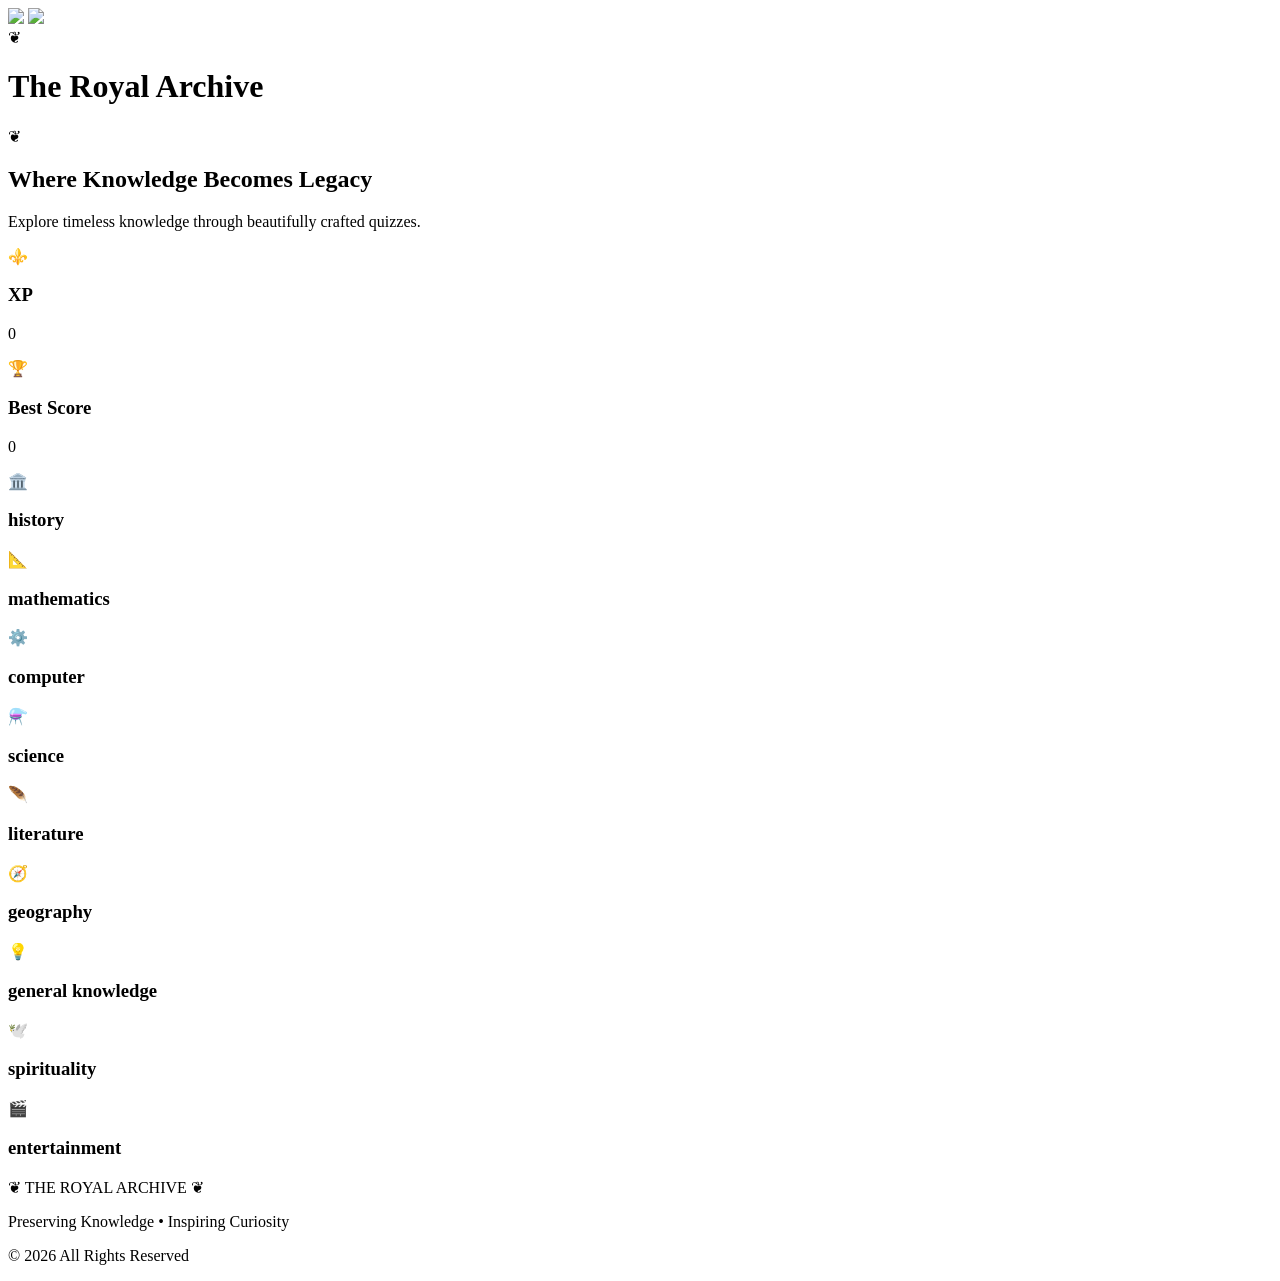
==== index.html @ c4a9a7fa "Create initial index.html for The Royal Archive Initial HTML structure for The Royal Archive website" ====
<!DOCTYPE html>
<html lang="en">
<head>
    <meta charset="UTF-8">
    <meta name="viewport" content="width=device-width, initial-scale=1.0">
    <title>The Royal Archive</title>
    <link rel="stylesheet" href="style.css">
    <img src="pic1.jpg" class="top-right">
<img src="pic2.jpg" class="bottom-left">
</head>
<body>
    <header>

    <div class="heading-decoration">
        <span class="line"></span>
        <span class="ornament">❦</span>
        <span class="line"></span>
    </div>
    <h1>The Royal Archive</h1>
    
    <div class="heading-decoration">
        <span class="line"></span>
        <span class="ornament">❦</span>
        <span class="line"></span>
    </div>
    <h2>Where Knowledge Becomes Legacy</h2>
    <p> Explore timeless knowledge through beautifully crafted quizzes.</p>

    </header>
    <main>
        <section class="stats">

    <div class="stat-card">
<span class="icon2">⚜️</span>
        <h3>XP</h3>
        <p>0</p>
    </div>

    <div class="stat-card">
       <span class="icon2">🏆</span>
        <h3>Best Score</h3>
        <p>0</p>
    </div>

</section>
        <section class="categories">
            <div class="category-card" data-category="history">
                <span class="icon">🏛️</span>
                <h3> history</h3>
            </div>
             <div class="category-card" data-category="maths">
                 <span class="icon">📐</span> 
                <h3>mathematics</h3>
            </div>
             <div class="category-card "  data-category="computer">
                 <span class="icon">⚙️</span>
                <h3>computer</h3>
            </div>
             <div class="category-card" data-category="science">
                <span class="icon">⚗️</span>
                <h3>science</h3>
            </div>
             <div class="category-card">
                <span class="icon">🪶</span>
                <h3>literature</h3>
            </div>
             <div class="category-card" data-category="geography">
                <span class="icon">🧭</span>
                <h3>geography</h3>
            </div>
             <div class="category-card" data-category="gk">
                <span class="icon">💡</span>
                <h3>general knowledge</h3>
            </div>
             <div class="category-card"data-category="spirituality">
                 <span class="icon">🕊️</span>
                <h3>spirituality</h3>
            </div>
             <div class="category-card" data-category="entertainment">
                 <span class="icon">🎬</span>
                <h3>entertainment</h3>
            </div>

        </section>
        <section class="difficulty">

</section>
<section class="start-btn">

</section>
    </main>
    <footer>
      <p> ❦ THE ROYAL ARCHIVE ❦</p> 

<p>Preserving Knowledge • Inspiring Curiosity</p>

<p>© 2026 All Rights Reserved</p>
    </footer>
</body>
</html>
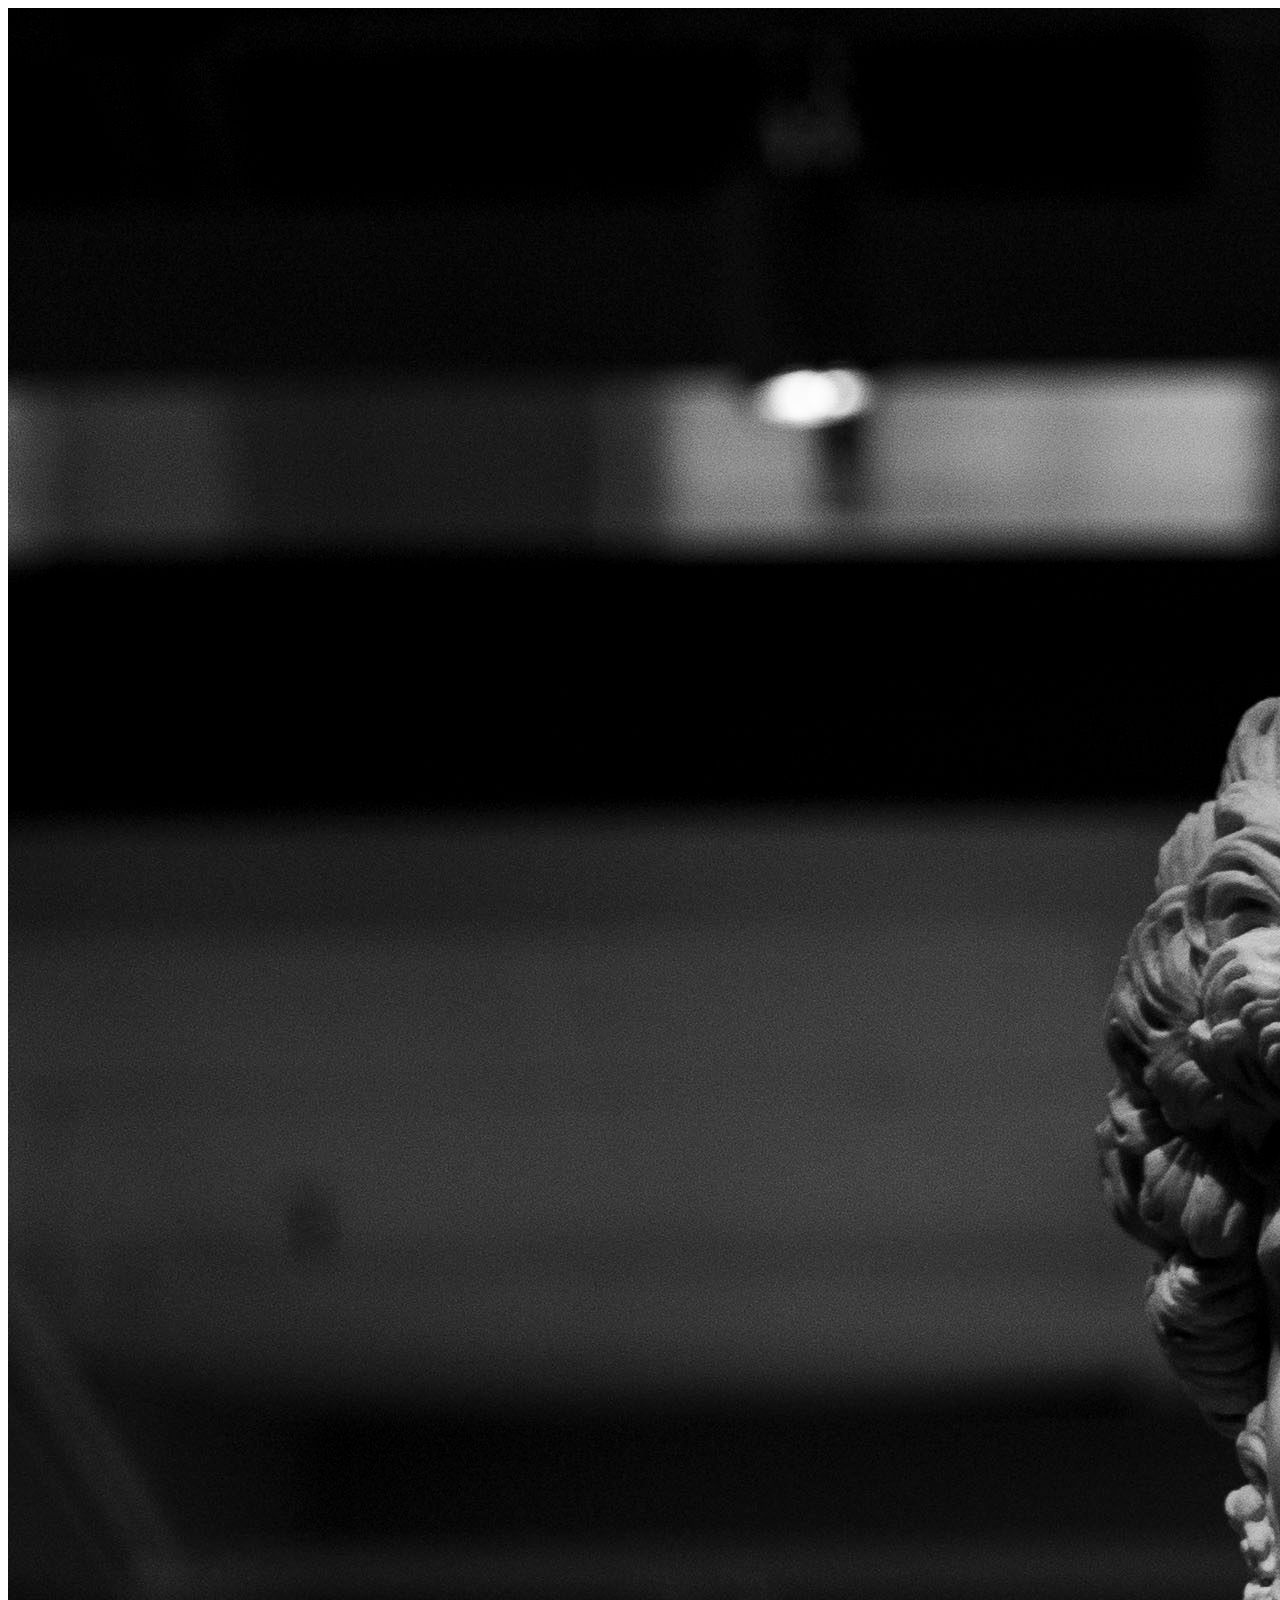
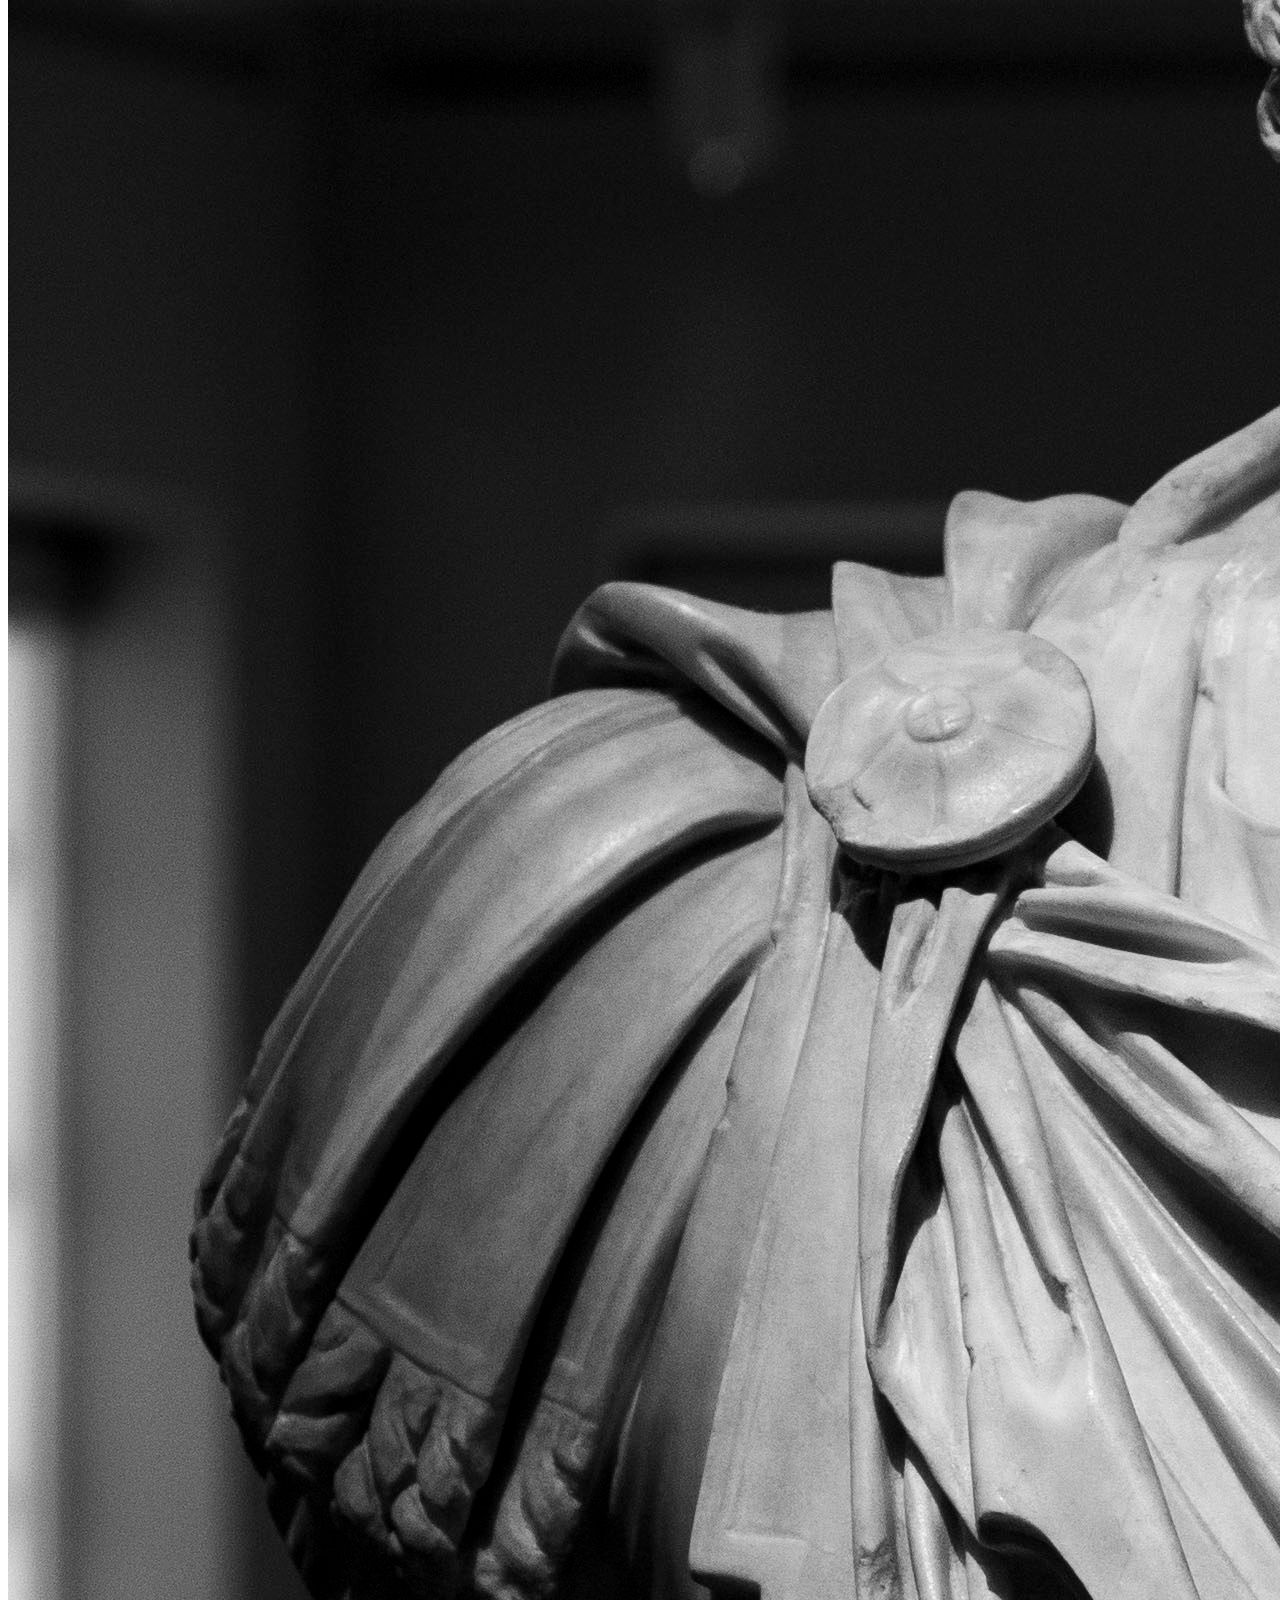
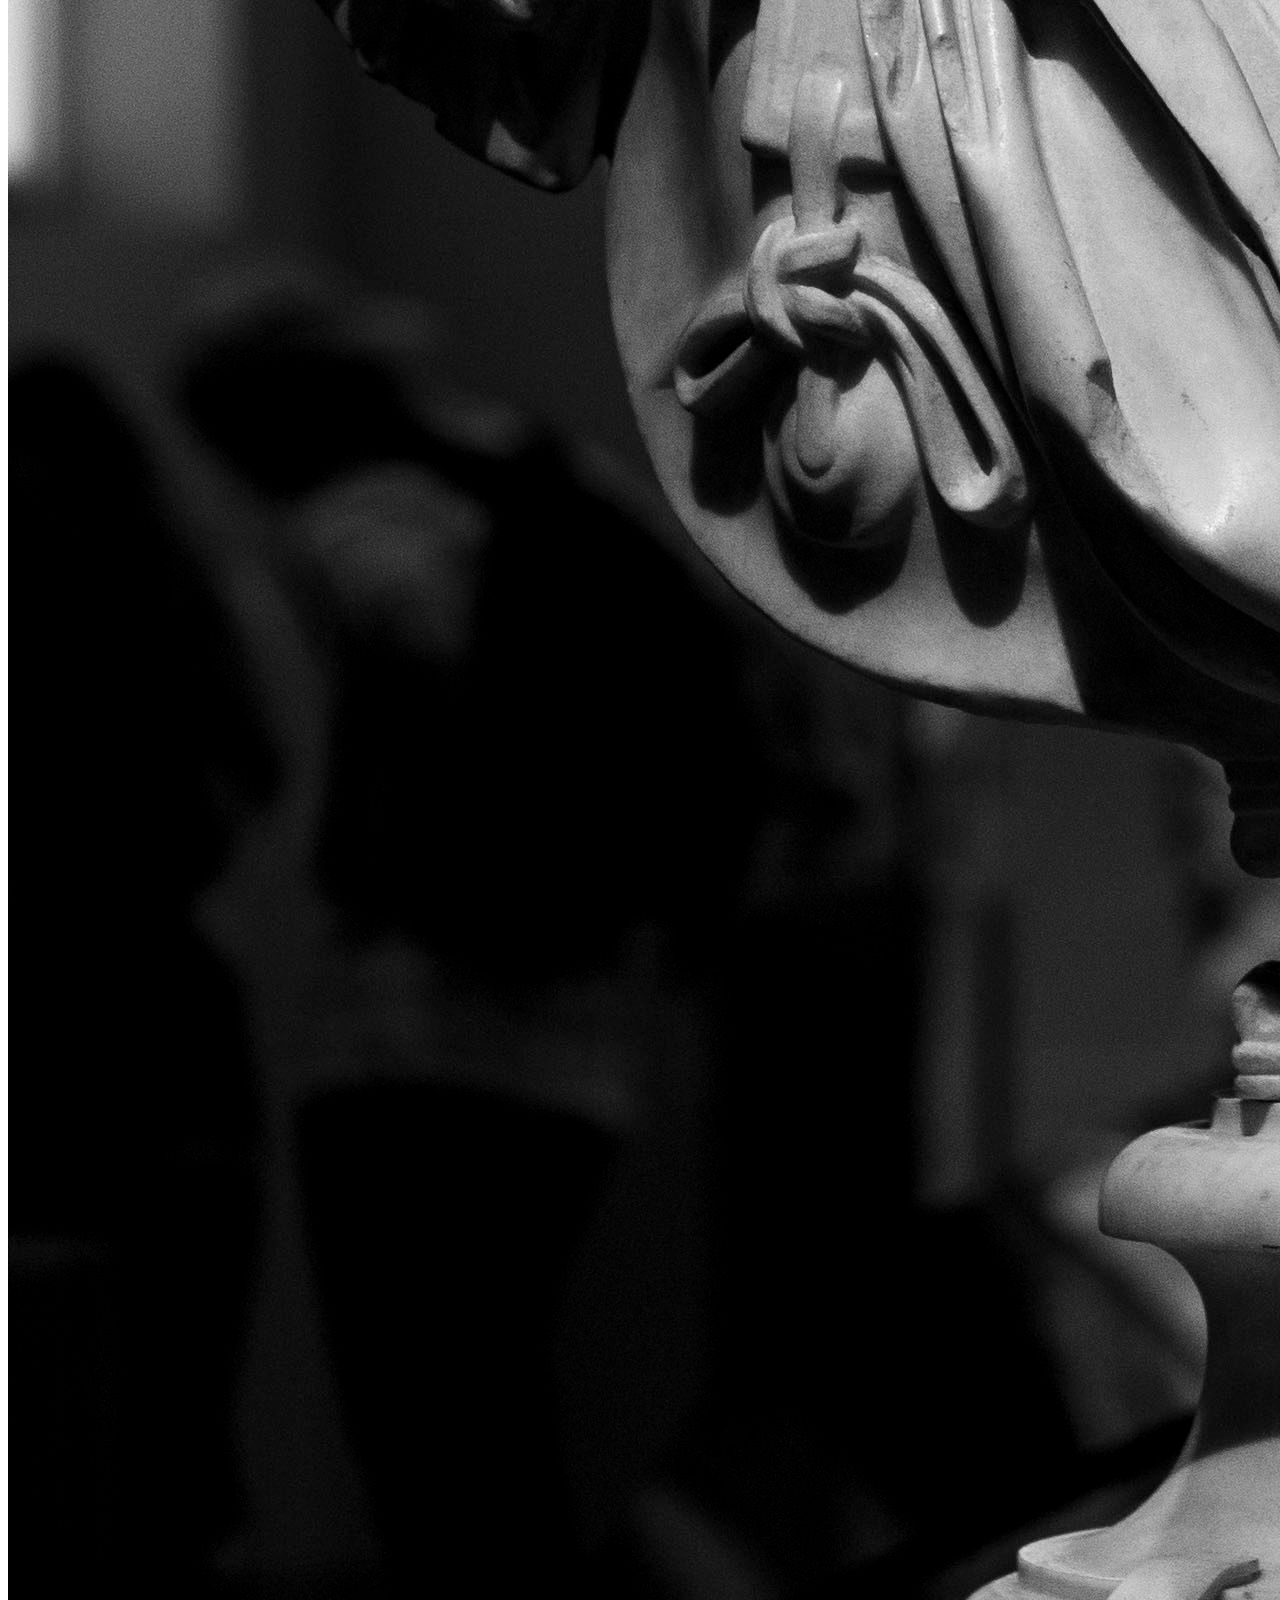
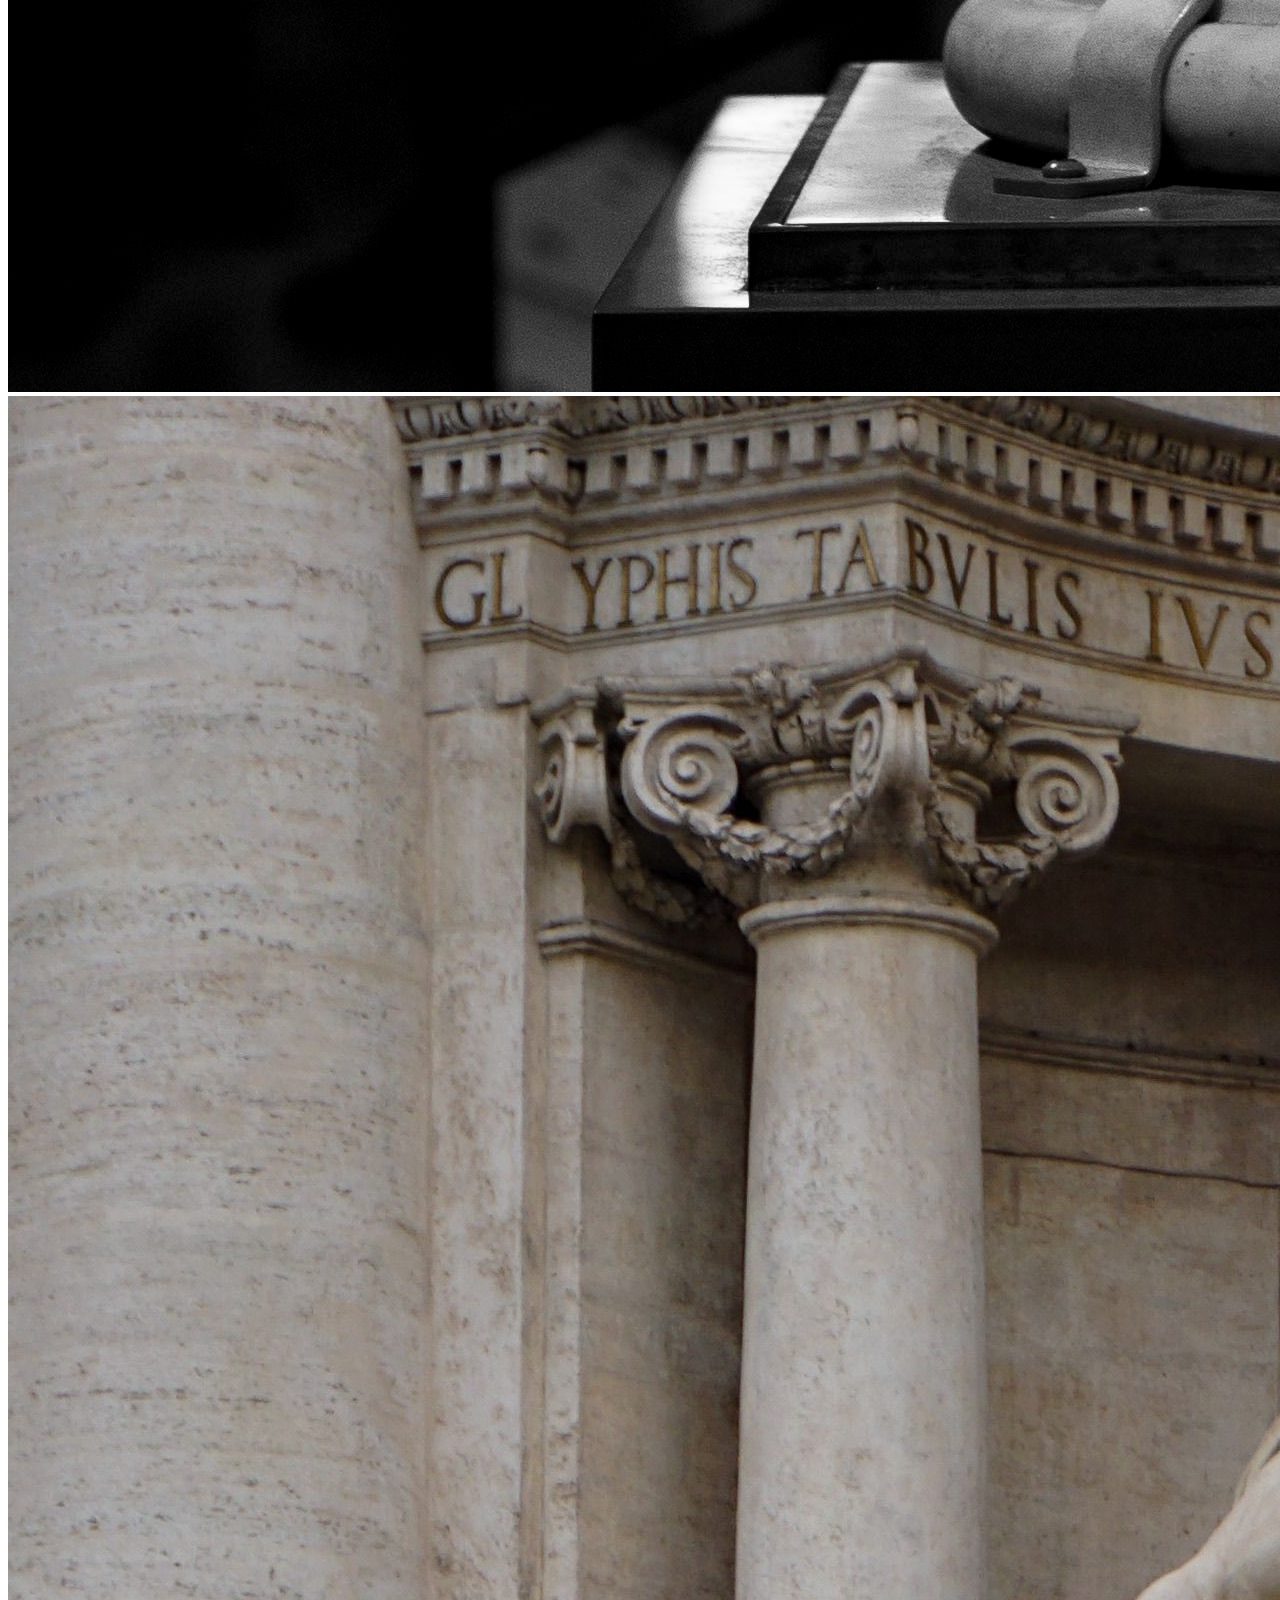
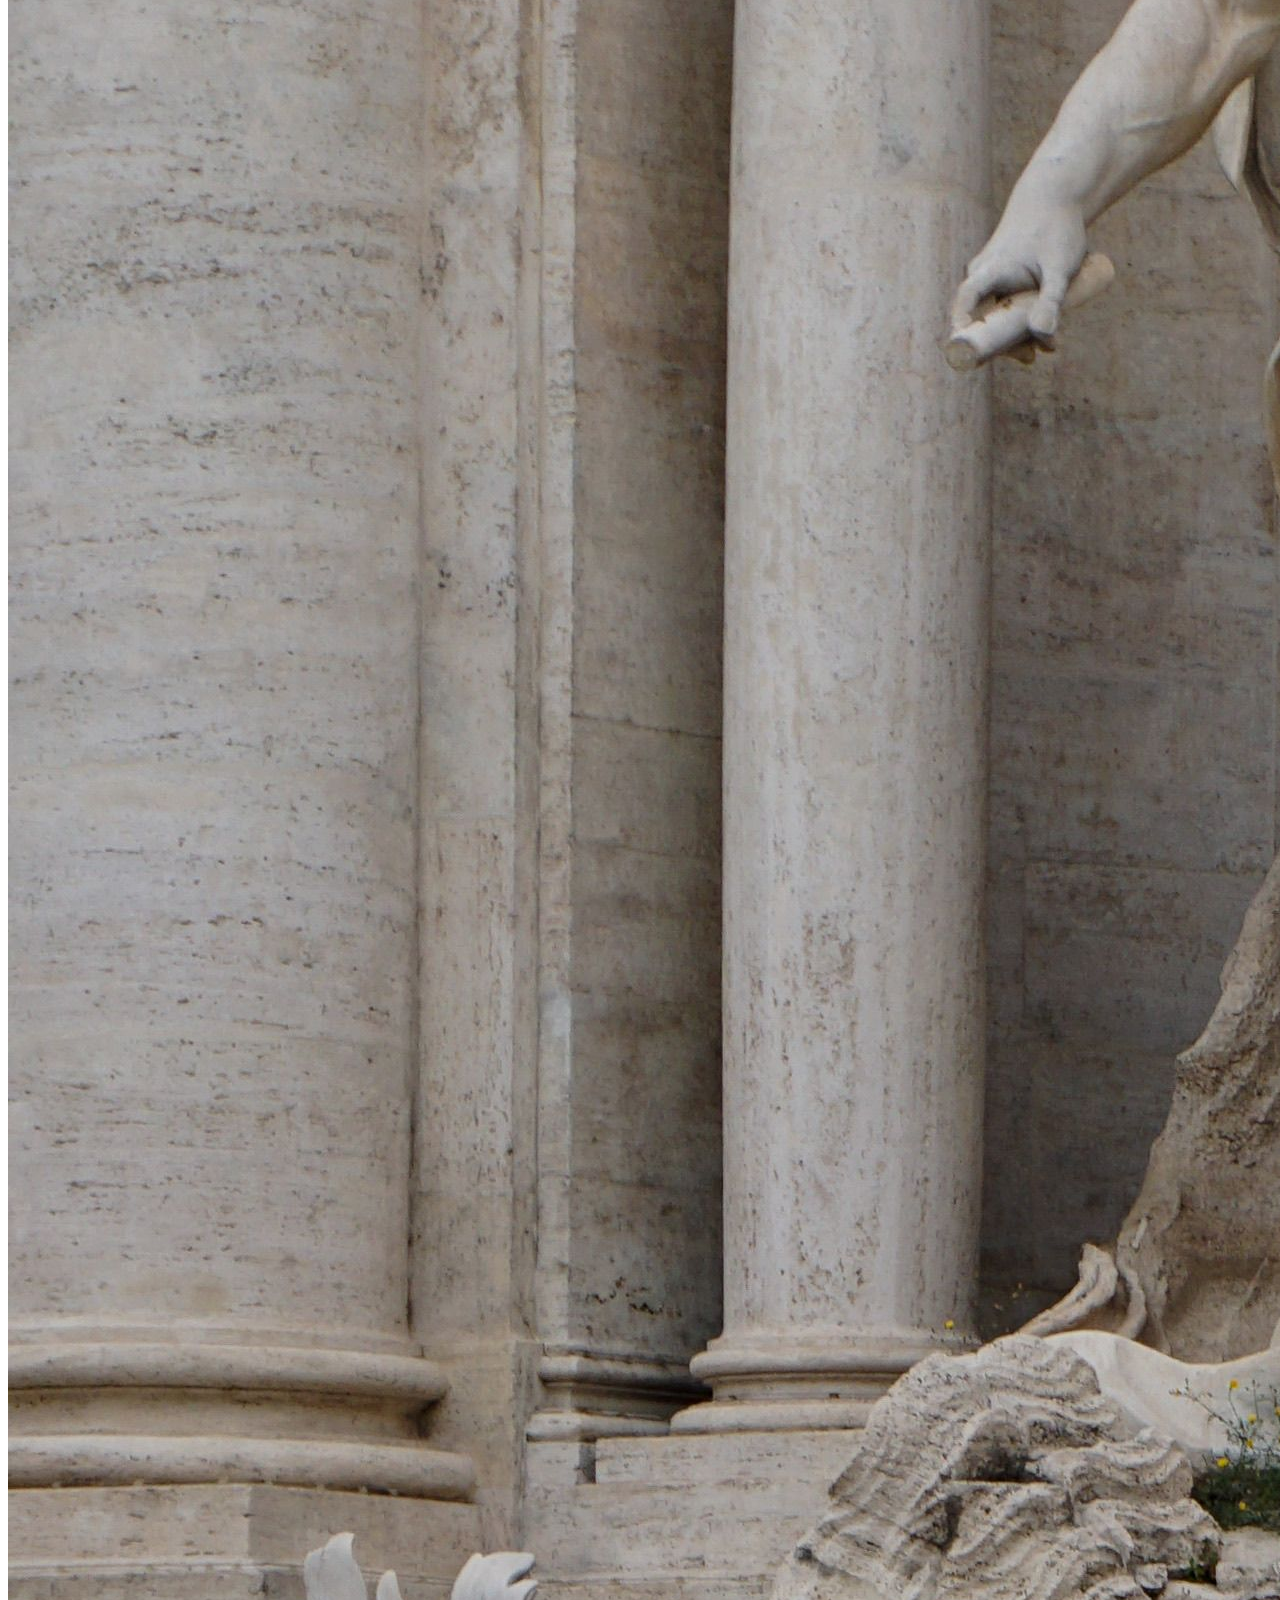
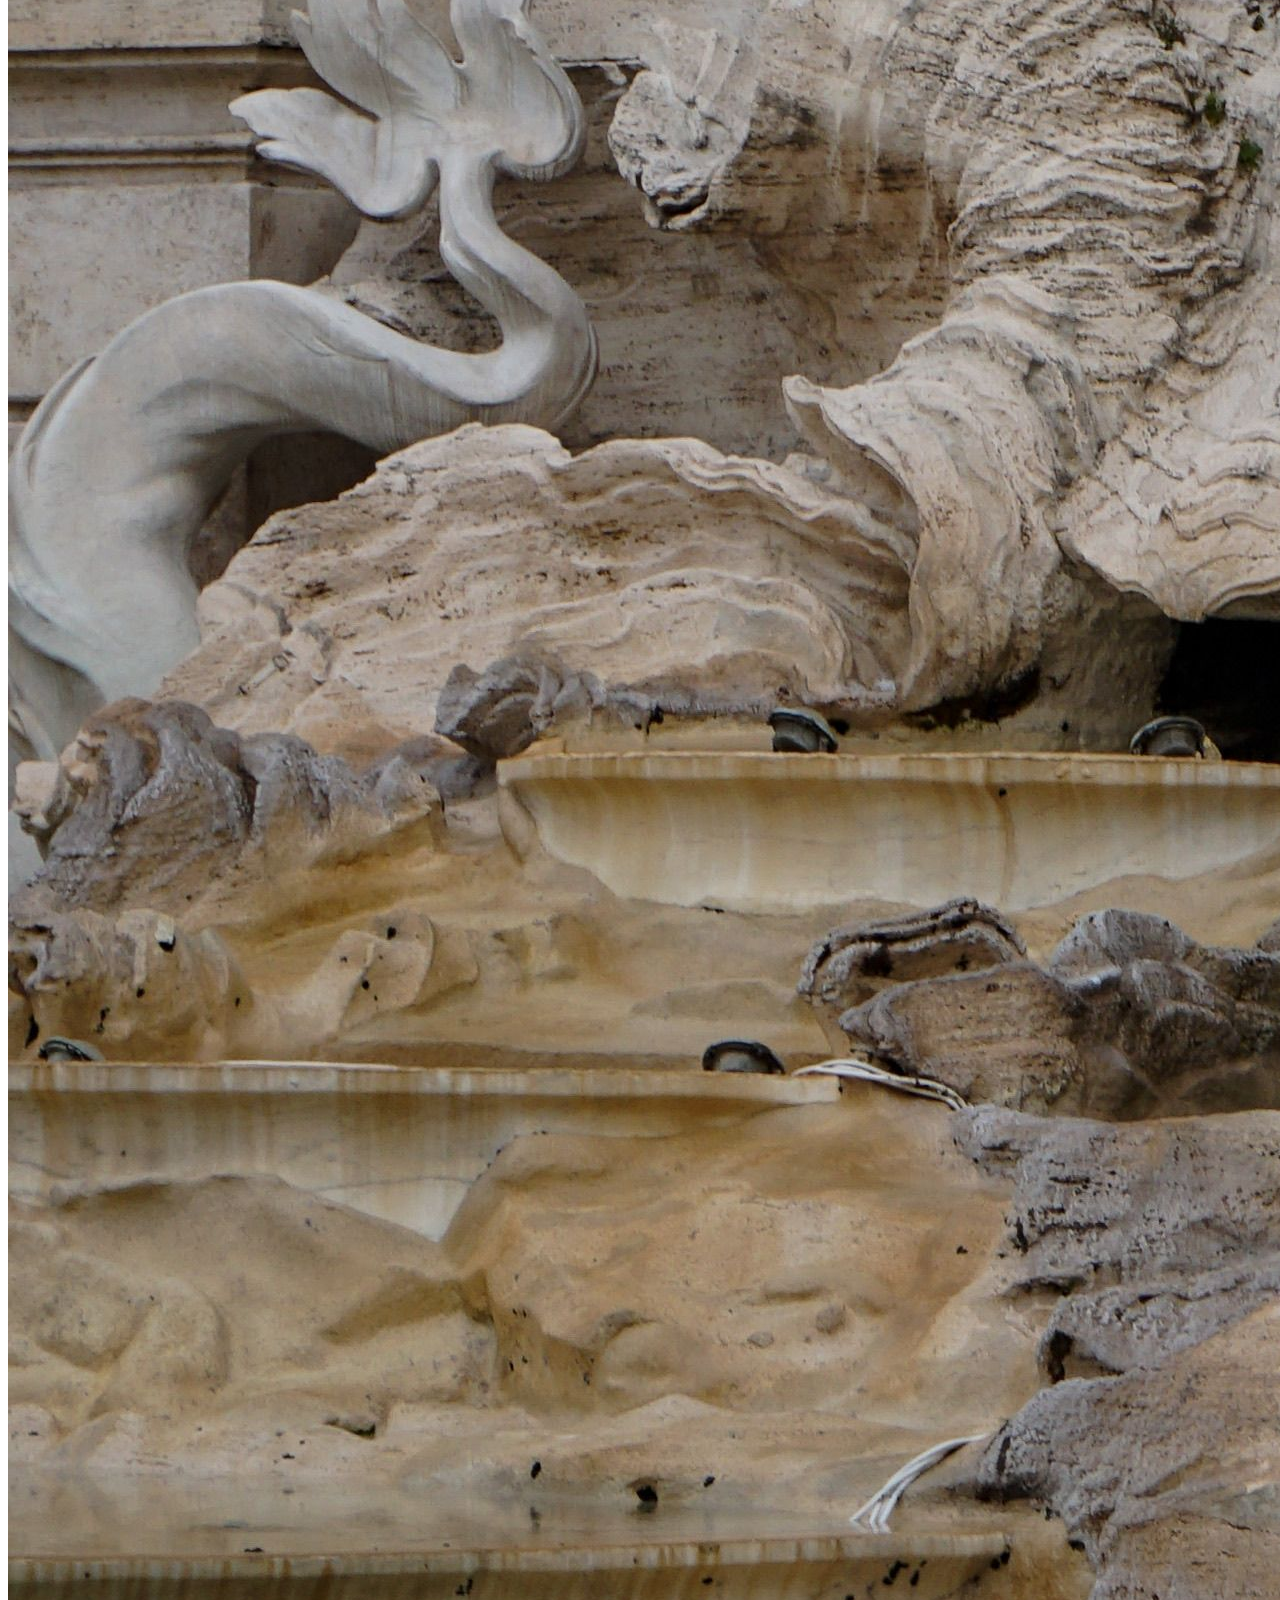
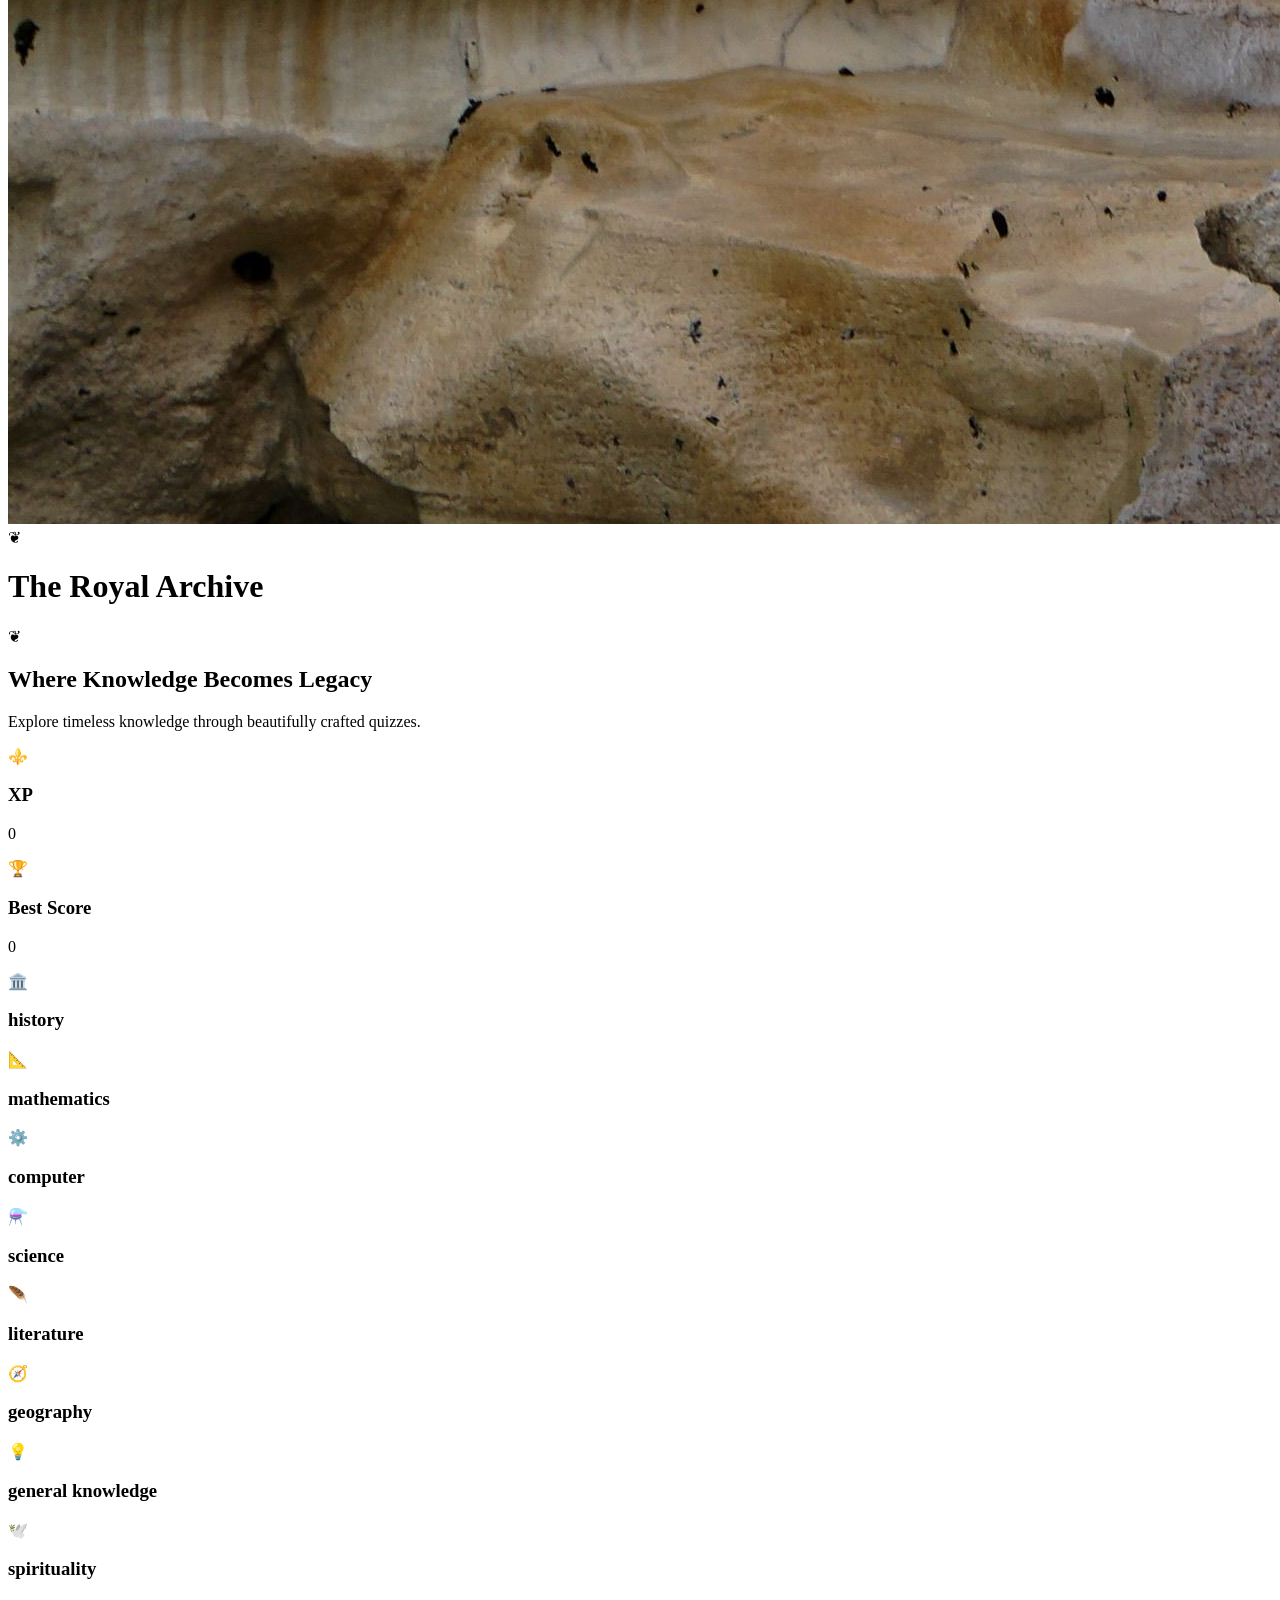
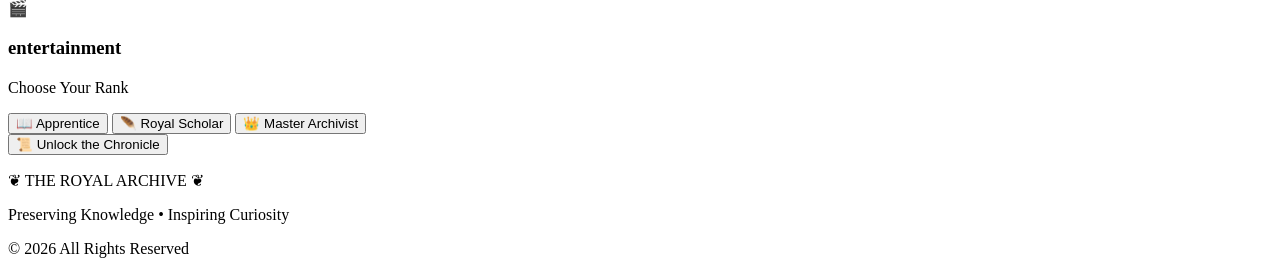
==== commit 38b4fd18: "Enhance index.html with difficulty selection options Added new sections for difficulty selection and" ====
--- a/index.html
+++ b/index.html
@@ -5,10 +5,11 @@
     <meta name="viewport" content="width=device-width, initial-scale=1.0">
     <title>The Royal Archive</title>
     <link rel="stylesheet" href="style.css">
-    <img src="pic1.jpg" class="top-right">
-<img src="pic2.jpg" class="bottom-left">
+   
 </head>
 <body>
+     <img src="pic1.jpg" class="top-right">
+<img src="pic2.jpg" class="bottom-left">
     <header>
 
     <div class="heading-decoration">
@@ -60,7 +61,7 @@
                 <span class="icon">⚗️</span>
                 <h3>science</h3>
             </div>
-             <div class="category-card">
+             <div class="category-card" data-category="literature">
                 <span class="icon">🪶</span>
                 <h3>literature</h3>
             </div>
@@ -82,13 +83,29 @@
             </div>
 
         </section>
-        <section class="difficulty">
+        <section class="chronicle-preview hidden ">
+            
 
-</section>
-<section class="start-btn">
 
+<h2 id="difficulty-heading"></h2>
+<div class="divider"></div>
+<p id="category-description"></p>
+<div class="difficulty ">
+    <p>Choose Your Rank</p>
+            <button class="difficulty-btn"  data-level="easy"> 📖 Apprentice </button>
+             <button class="difficulty-btn"  data-level="medium"> 🪶 Royal Scholar </button>
+             <button class="difficulty-btn"  data-level="hard"> 👑 Master Archivist</button>
+            </div>
+
+
+
+<div class="start-section hidden">
+    <span id="category-icon" class="preview-icon"></span>
+<button  id="start-btn" class="start-btn">📜 Unlock the Chronicle</button>
+</div>
 </section>
     </main>
+    <script src="script.js"></script>
     <footer>
       <p> ❦ THE ROYAL ARCHIVE ❦</p> 
 
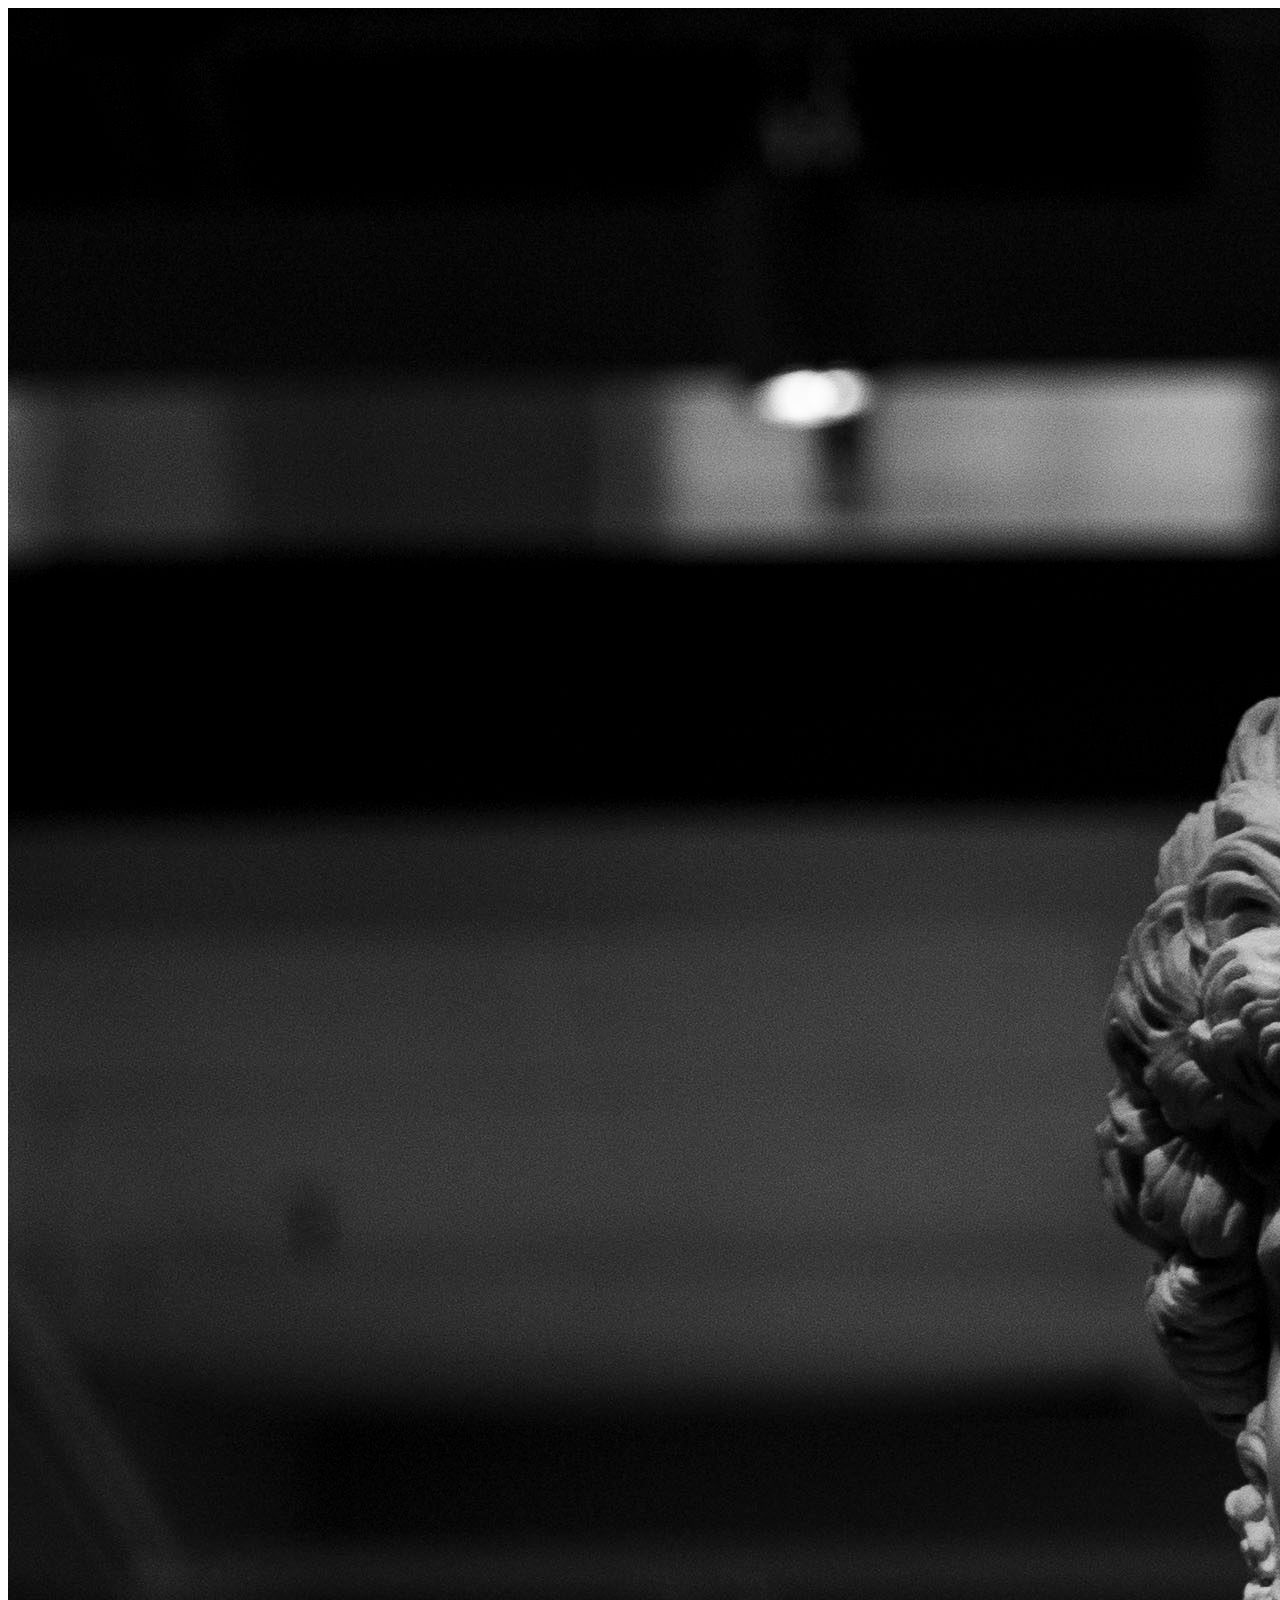
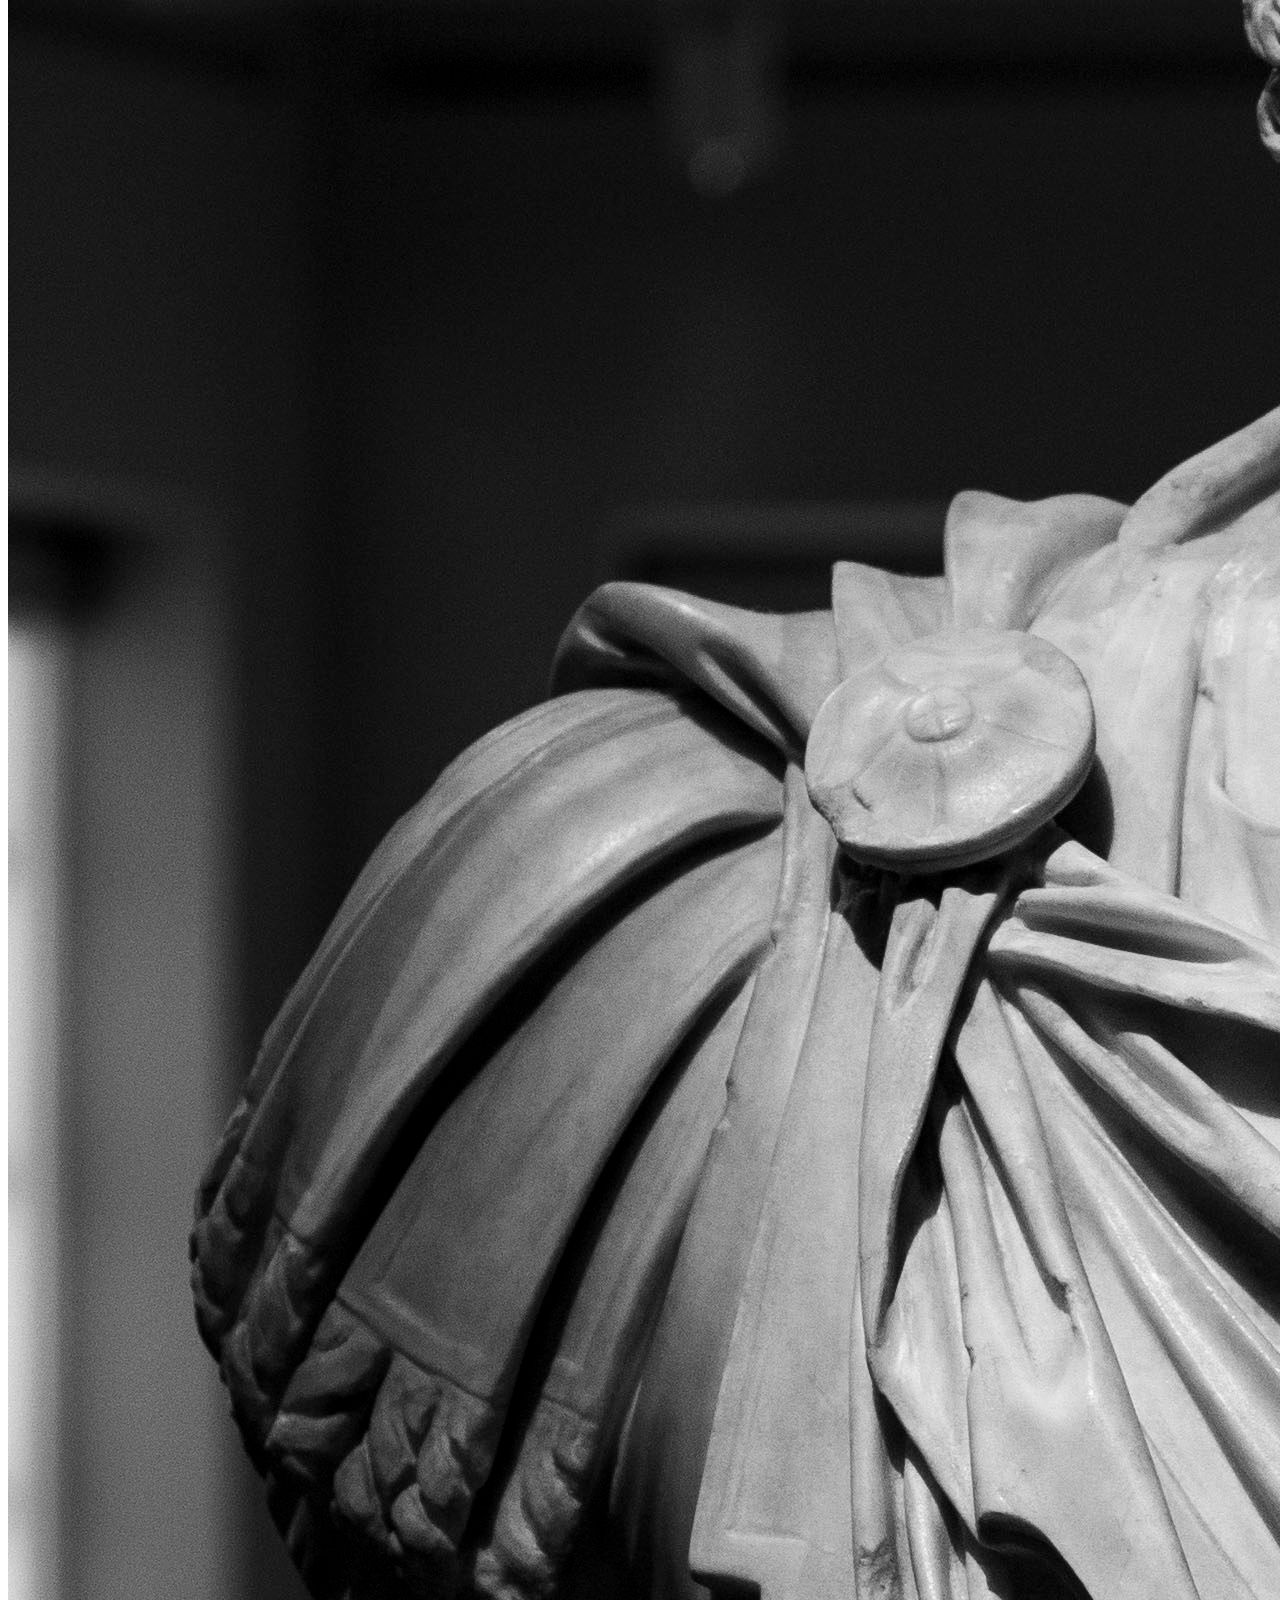
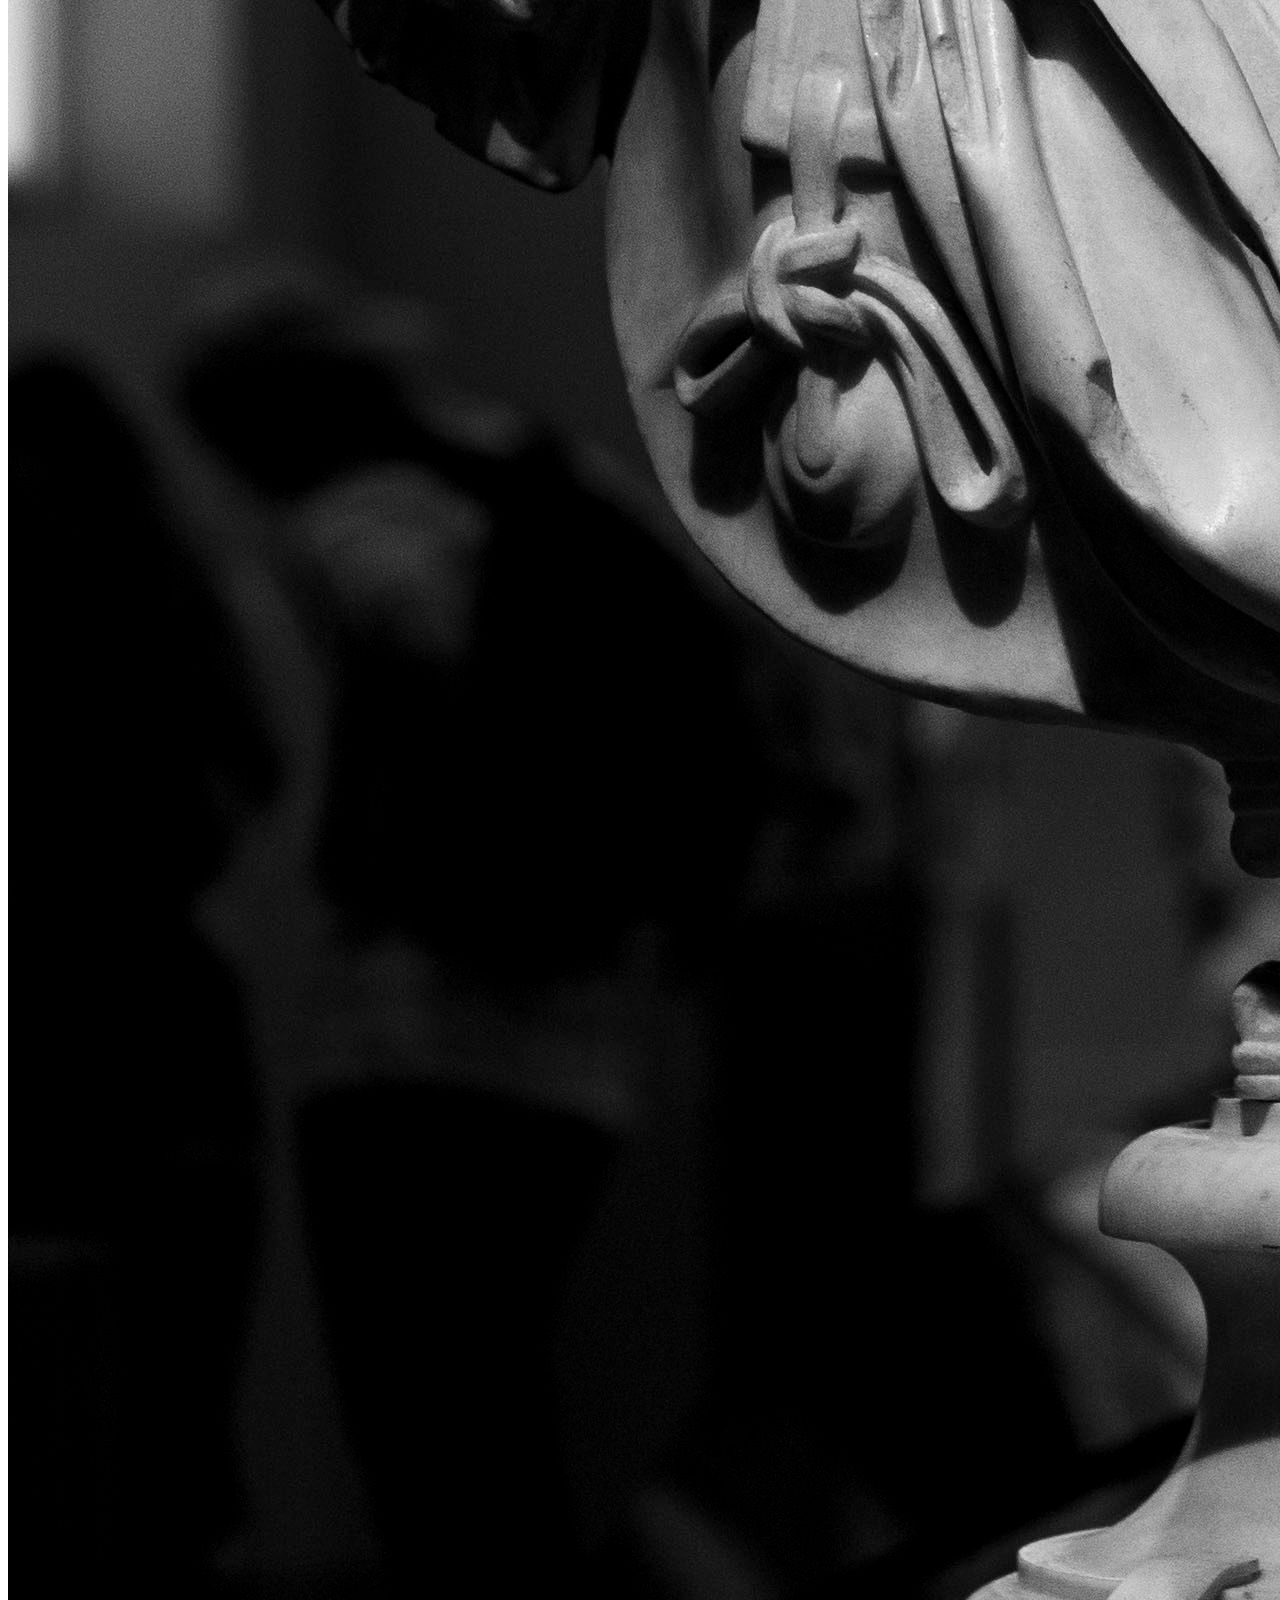
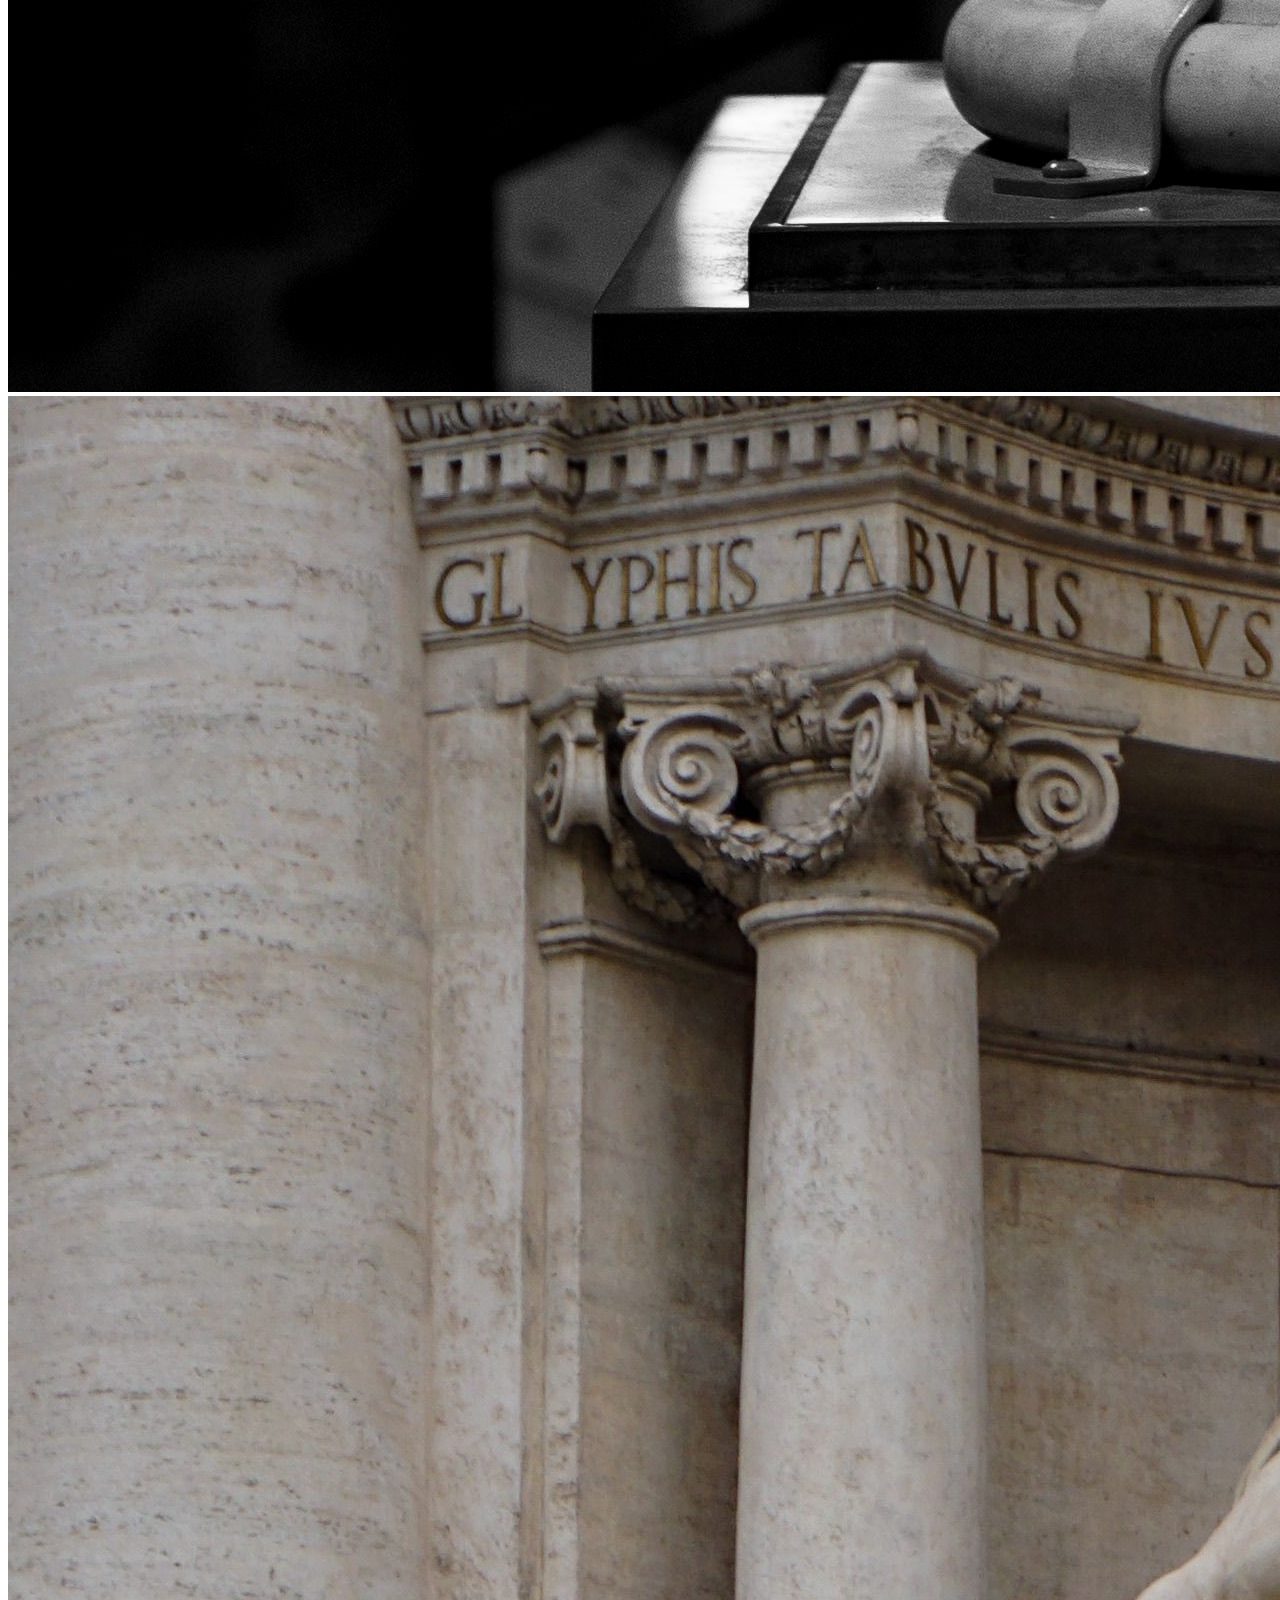
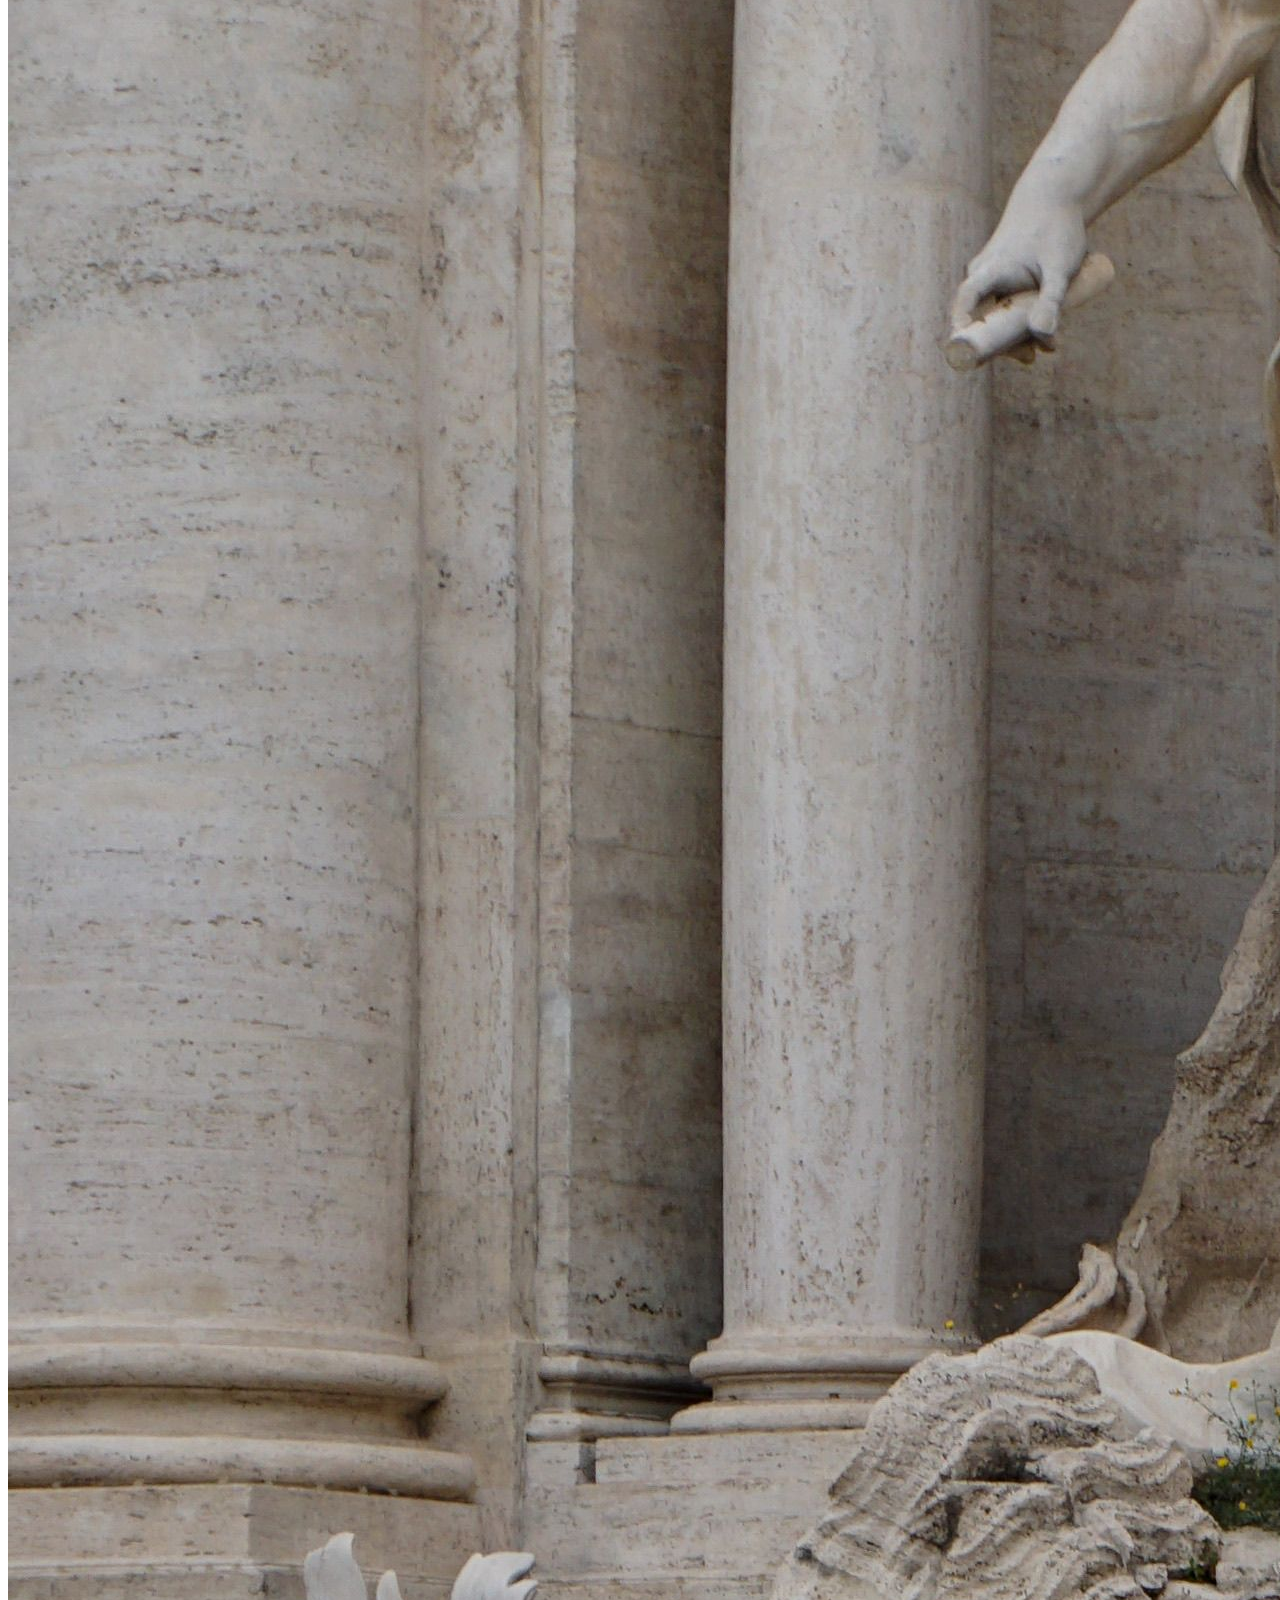
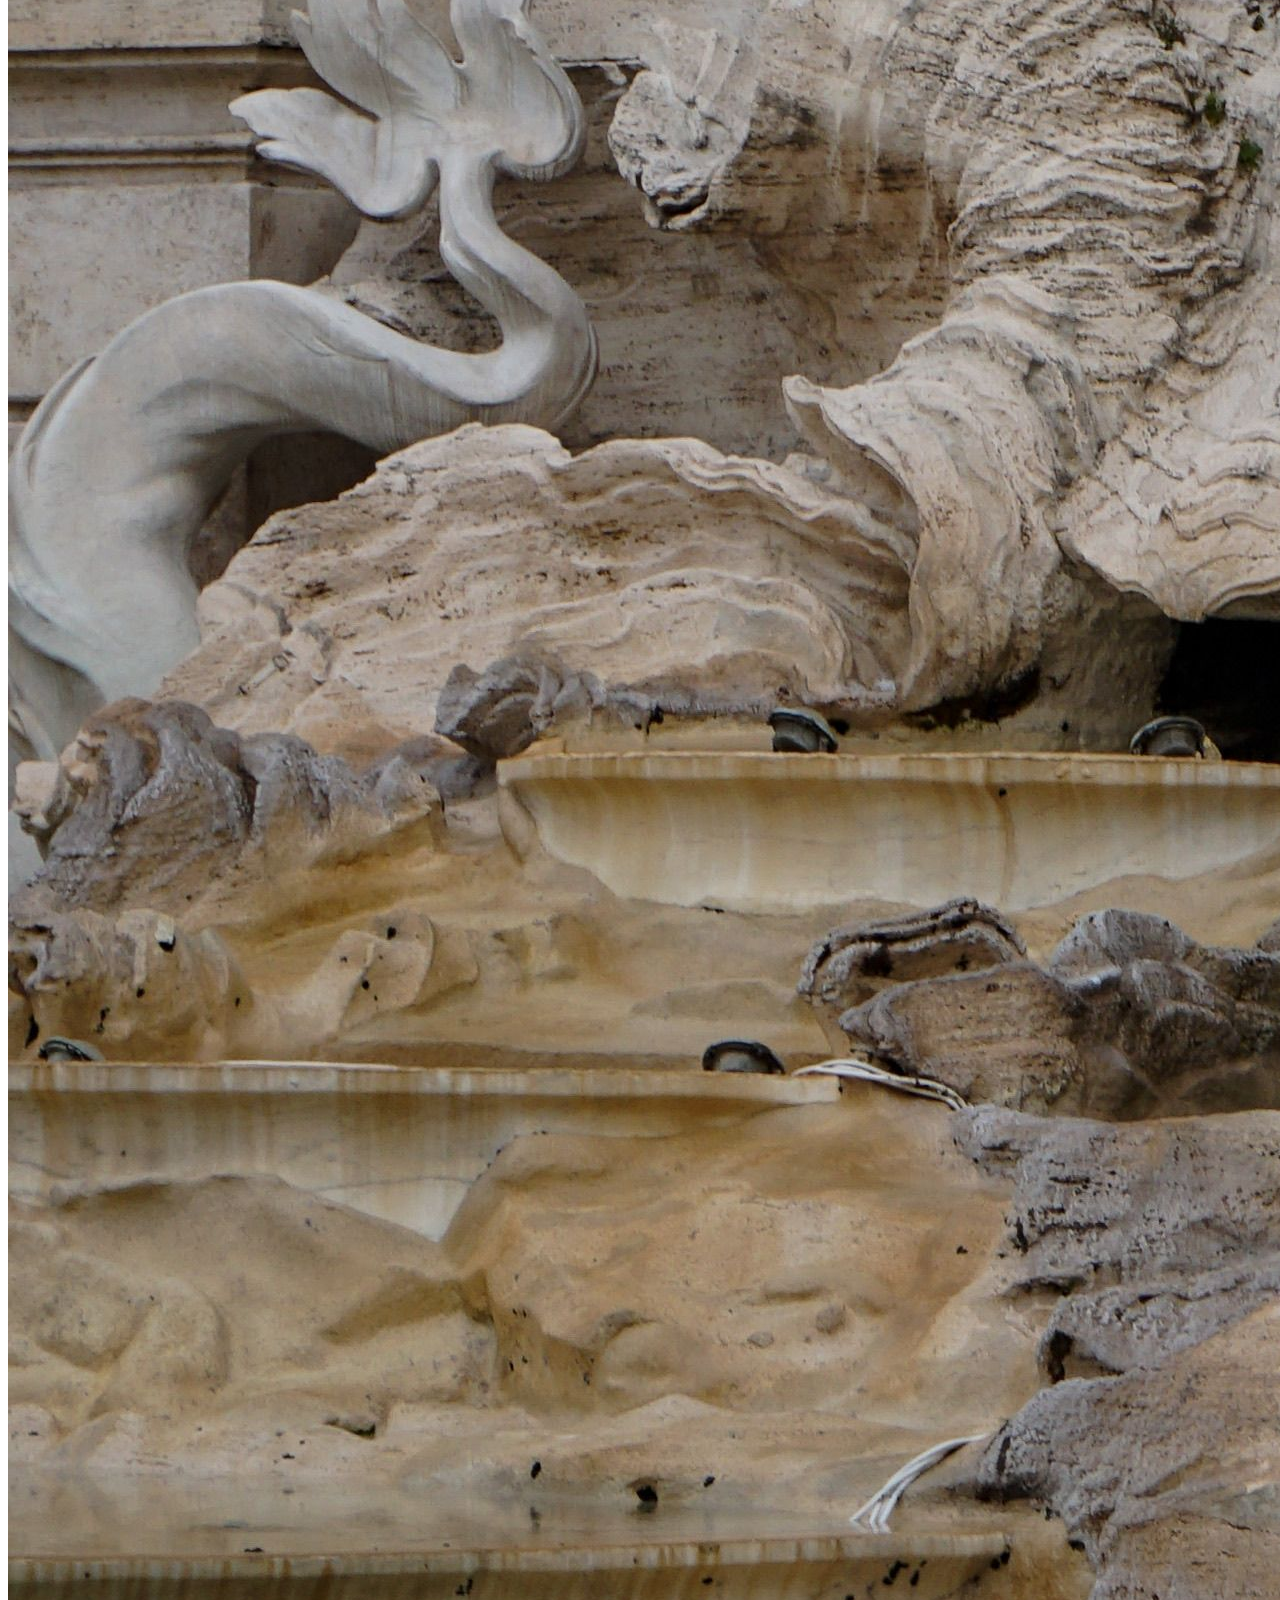
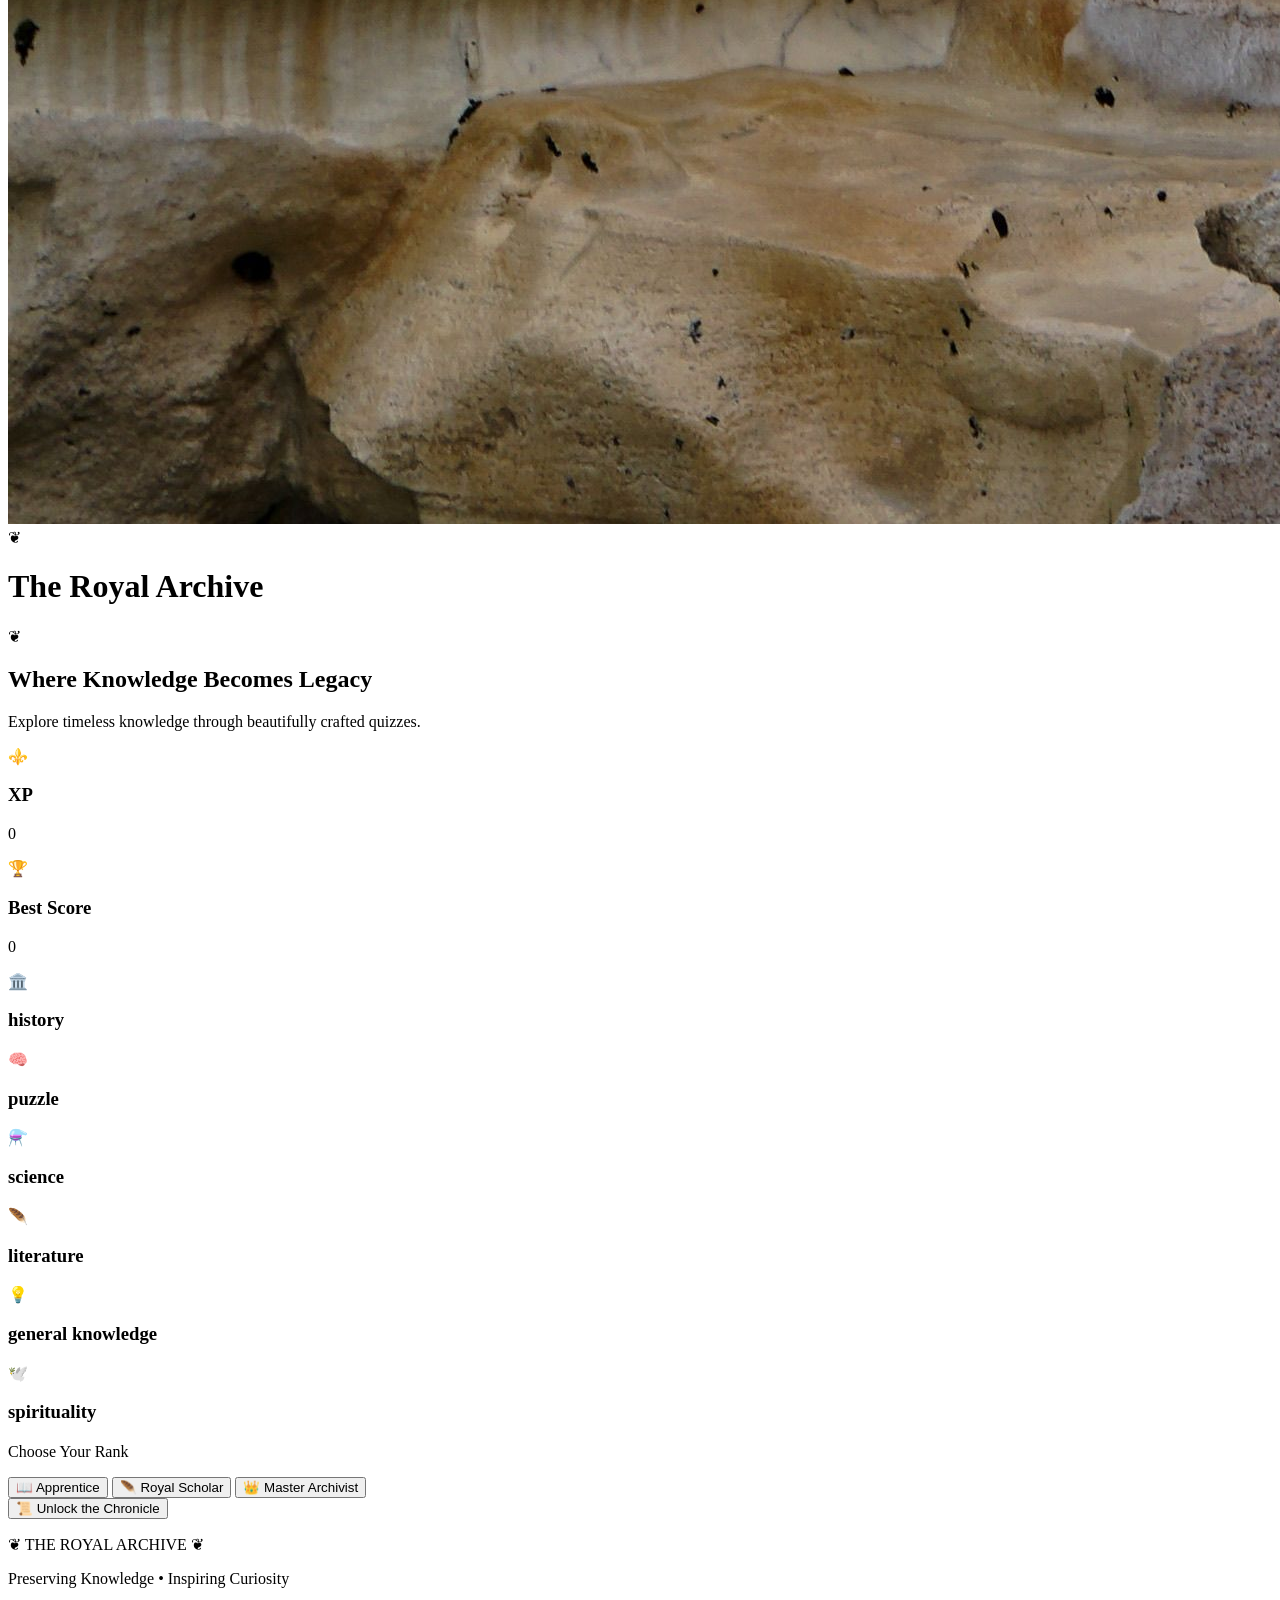
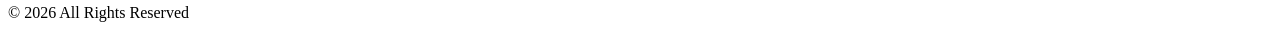
==== commit 18e49524: "Update index.html" ====
--- a/index.html
+++ b/index.html
@@ -33,14 +33,14 @@
 
     <div class="stat-card">
 <span class="icon2">⚜️</span>
-        <h3>XP</h3>
-        <p>0</p>
+        <h3  >XP</h3>
+        <p class="xp-count">0</p>
     </div>
 
     <div class="stat-card">
        <span class="icon2">🏆</span>
         <h3>Best Score</h3>
-        <p>0</p>
+        <p class="best-score">0</p>
     </div>
 
 </section>
@@ -49,14 +49,12 @@
                 <span class="icon">🏛️</span>
                 <h3> history</h3>
             </div>
-             <div class="category-card" data-category="maths">
-                 <span class="icon">📐</span> 
-                <h3>mathematics</h3>
+             <div class="category-card" data-category="puzzle">
+                 <span class="icon">🧠</span> 
+                <h3>puzzle</h3>
             </div>
-             <div class="category-card "  data-category="computer">
-                 <span class="icon">⚙️</span>
-                <h3>computer</h3>
-            </div>
+             
+        
              <div class="category-card" data-category="science">
                 <span class="icon">⚗️</span>
                 <h3>science</h3>
@@ -65,10 +63,7 @@
                 <span class="icon">🪶</span>
                 <h3>literature</h3>
             </div>
-             <div class="category-card" data-category="geography">
-                <span class="icon">🧭</span>
-                <h3>geography</h3>
-            </div>
+             
              <div class="category-card" data-category="gk">
                 <span class="icon">💡</span>
                 <h3>general knowledge</h3>
@@ -77,10 +72,8 @@
                  <span class="icon">🕊️</span>
                 <h3>spirituality</h3>
             </div>
-             <div class="category-card" data-category="entertainment">
-                 <span class="icon">🎬</span>
-                <h3>entertainment</h3>
-            </div>
+             
+            
 
         </section>
         <section class="chronicle-preview hidden ">
@@ -101,7 +94,7 @@
 
 <div class="start-section hidden">
     <span id="category-icon" class="preview-icon"></span>
-<button  id="start-btn" class="start-btn">📜 Unlock the Chronicle</button>
+<button   id="start-btn" class="start-btn">📜 Unlock the Chronicle</button>
 </div>
 </section>
     </main>
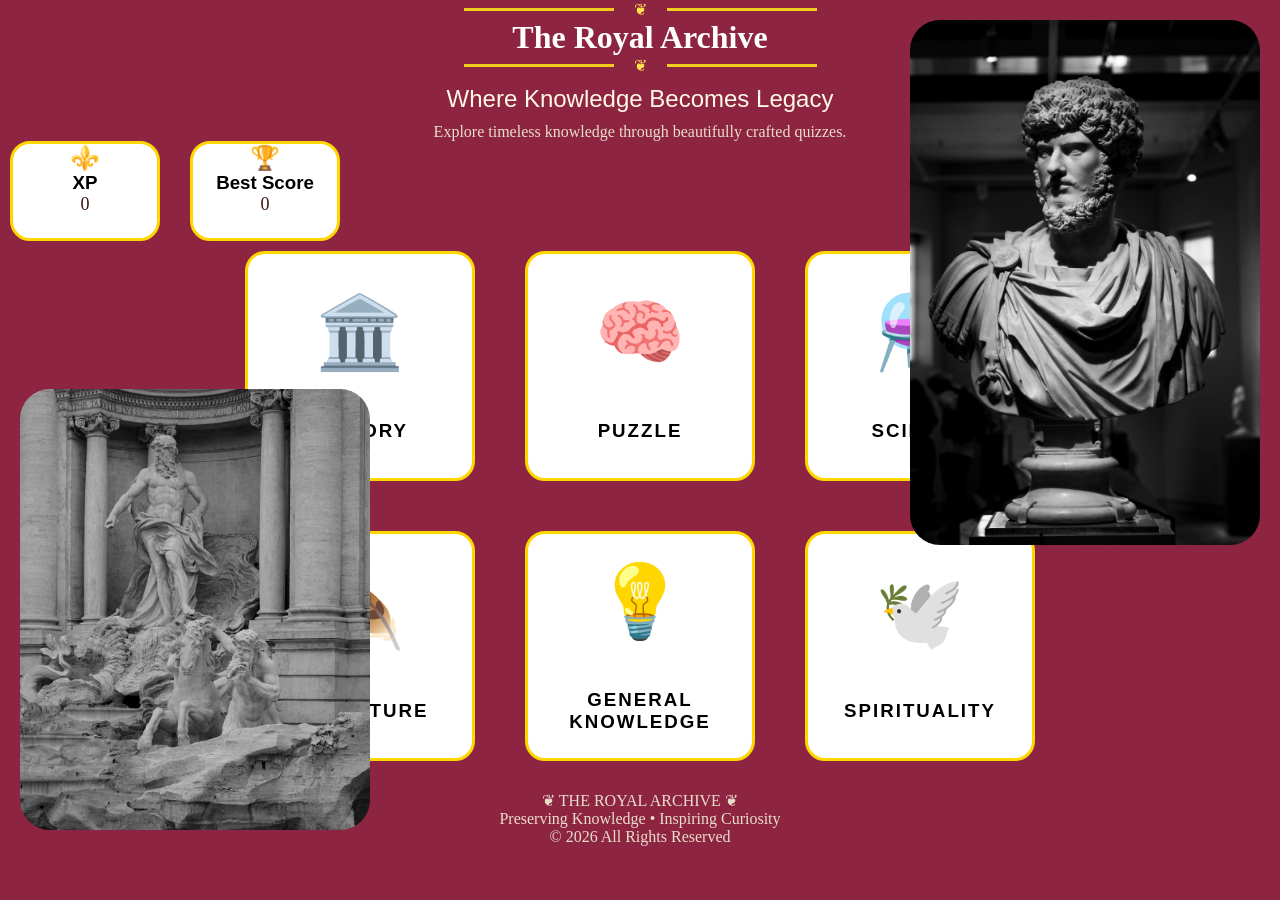
==== commit f9dc3609: "Rename stylesheet link from style.css to styles.css" ====
--- a/index.html
+++ b/index.html
@@ -4,7 +4,7 @@
     <meta charset="UTF-8">
     <meta name="viewport" content="width=device-width, initial-scale=1.0">
     <title>The Royal Archive</title>
-    <link rel="stylesheet" href="style.css">
+    <link rel="stylesheet" href="styles.css">
    
 </head>
 <body>
--- a/styles.css
+++ b/styles.css
@@ -0,0 +1,504 @@
+* {
+    margin: 0;
+    padding: 0;
+    box-sizing: border-box;
+}
+
+body{
+    background: #8d2542;
+    font-family: "Poppins", sans-serif;
+    color:white;
+}
+p{
+    font-family:"poppins",sans-serif;
+text-align: center;
+font-family: "Cormorant Garamond", serif;
+color:#EADDCB;
+}
+h2{
+    font-family:"Poppins",sans-serif ;
+    text-align: center;
+    margin-bottom:10px ;
+    margin-top: 10px;
+    color: #FFF8E7;
+    font-weight: 200;
+}
+
+h1{
+    font-family:"Cinzel",serif;
+    text-align: center;
+    
+}
+.heading-decoration{
+    display: flex;
+    justify-content: center;
+    align-items: center;
+    
+}
+.line{
+    width:150px;
+  background-color:rgb(238, 206, 27) ;
+    height:3px;
+    margin-left: 20px;
+    margin-right: 20px;
+}
+.ornament{
+    color:#ffe346;
+   
+}
+.categories{
+    display: grid;
+    grid-template-columns: repeat(3,230px);
+    justify-content: center;
+    gap:50px;
+    align-items: center;
+}
+.category-card {
+    display: flex;
+    flex-direction: column;
+    justify-content: center;
+    align-items: center;
+    width: 230px;
+    height: 230px;
+    border-radius: 20px;
+    border:3px solid gold ;
+    background-color: white ;
+    gap:30px;
+    color:black;
+    margin-right: 10px;
+    cursor: pointer;
+     transition: transform 0.3s ease, box-shadow 0.3s ease;
+
+}
+.chronicle-preview h2{
+    color: #4A1625;
+    font-weight: 700;
+    font-family: "Cinzel", serif;
+    letter-spacing: 2px;
+    margin-bottom: 15px;
+}
+.chronicle-preview p{
+    color:#4A1625;
+    line-height:1.7;
+}
+
+.difficulty{
+    display:flex;
+    flex-direction:column;
+    gap:15px;
+    margin-top:25px;
+}
+.divider{
+    width:70%;
+    height:2px;
+    margin:25px auto;
+
+    background:linear-gradient(
+        to right,
+        transparent,
+        gold,
+        transparent
+    );
+}
+.difficulty-btn{
+
+    transition:.3s;
+}
+
+.difficulty-btn:hover{
+
+    transform:translateY(-4px);
+
+    box-shadow:0 10px 20px rgba(0,0,0,.25);
+}
+.difficulty-btn.active{
+
+    background:#6d0019;
+    color:white;
+    border:2px solid gold;
+
+    transform:scale(1.05);
+}
+.hidden {
+    display: none;
+}
+
+.category-card:hover{
+    background: #D4AF37;
+    color: #4A1625;
+}
+.category-card.active{
+    transform: translateY(-15px);
+    box-shadow: 0 15px 30px rgba(212, 175, 55, 0.5);
+}
+.category-card  h3{
+    margin-top: 15px;
+    text-transform: uppercase;
+    font-weight: 600;
+    letter-spacing: 2px;
+    font-family: Arial,sans-serif;
+    text-align:center ;
+
+}
+.chronicle-preview{
+    width: 650px;
+    margin: 40px auto;
+    padding: 35px;
+
+    background: white;
+    border: 3px solid gold;
+    border-radius: 20px;
+
+    text-align: center;
+    color: #3d1b1b;
+}
+.preview-icon{
+    font-size: 4rem;
+    display: block;
+    margin-bottom: 15px;
+}
+#difficulty-heading{
+    font-family: "Cinzel", serif;
+    letter-spacing: 3px;
+    margin-bottom: 15px;
+}
+.icon{
+    font-size: 4.5rem;
+}
+.stats{
+    display: flex;
+    flex-direction: row;
+    gap:20px;
+}
+.stat-card{
+    display: flex;
+    flex-direction: column;
+    align-items: center;
+    text-align: center;
+    height: 100px;
+    width:150px;
+    border-radius: 20px;
+    background-color: white;
+    font-family: Arial, Helvetica, sans-serif;
+    color: black;
+    margin-bottom: 10px;
+    margin-left: 10px;
+    border: 3px solid gold;
+}
+.icon2{
+    font-size: 1.5rem;
+}
+
+.top-right{
+    position: absolute;
+    top: 20px;
+    right: 20px;
+    margin-right: 0;
+    width: 350px;
+    border-radius: 30px;
+    
+    filter: grayscale(100%);
+
+}
+.divider{
+    width:70%;
+    height:2px;
+    margin:30px auto;
+
+    background:linear-gradient(
+        to right,
+        transparent,
+        gold,
+        transparent
+    );
+}
+.bottom-left{
+    position: absolute;
+    bottom: 70px;
+    left: 20px;
+    width: 350px;
+    filter: grayscale(100%);
+    border-radius: 30px;
+    
+}
+footer{
+    border-radius: 10px;
+    border: 1px gold;
+    text-align: center;
+    padding: 30px;
+    color: #EADDCB;
+    font-family: "Cormorant Garamond", serif;
+}
+.xp-count{
+    color:rgb(60, 20, 20);
+    font-size: large;
+}
+.best-score{
+    color:rgb(60, 20, 20);
+    font-size: large;
+}
+/* ==========================================
+   MOBILE RESPONSIVE — THE ROYAL ARCHIVE
+   ========================================== */
+
+@media (max-width: 768px) {
+
+    body {
+        padding: 0 12px;
+        overflow-x: hidden;
+    }
+
+    /* ---------- HEADER ---------- */
+
+    h1 {
+        font-size: 1.55rem;
+        line-height: 1.3;
+        margin-top: 25px;
+    }
+
+    h2 {
+        font-size: 1rem;
+        margin-top: 8px;
+    }
+
+    p {
+        font-size: 0.95rem;
+        line-height: 1.5;
+    }
+
+    .heading-decoration {
+        margin: 10px 0;
+    }
+
+    .line {
+        width: 55px;
+        height: 2px;
+        margin-left: 10px;
+        margin-right: 10px;
+    }
+
+    .ornament {
+        font-size: 0.9rem;
+    }
+
+
+    /* ---------- CATEGORY GRID ---------- */
+
+    .categories {
+        grid-template-columns: repeat(2, minmax(0, 1fr));
+        gap: 16px;
+        width: 100%;
+        max-width: 500px;
+        margin: 20px auto;
+    }
+
+    .category-card {
+        width: 100%;
+        height: 165px;
+        margin: 0;
+        border-width: 2px;
+        border-radius: 16px;
+        gap: 12px;
+    }
+
+    .category-card h3 {
+        font-size: 0.78rem;
+        letter-spacing: 1px;
+        margin-top: 5px;
+    }
+
+    .icon {
+        font-size: 3rem;
+    }
+
+
+    /* ---------- CHRONICLE PREVIEW ---------- */
+
+    .chronicle-preview {
+        width: 100%;
+        max-width: 500px;
+        margin: 25px auto;
+        padding: 25px 18px;
+        border-width: 2px;
+        border-radius: 16px;
+    }
+
+    .chronicle-preview h2 {
+        font-size: 1.1rem;
+        letter-spacing: 1px;
+    }
+
+    .chronicle-preview p {
+        font-size: 0.9rem;
+        line-height: 1.6;
+    }
+
+    .preview-icon {
+        font-size: 3rem;
+        margin-bottom: 10px;
+    }
+
+
+    /* ---------- DIFFICULTY ---------- */
+
+    .difficulty {
+        width: 100%;
+        gap: 10px;
+        margin-top: 20px;
+    }
+
+    .difficulty-btn {
+        width: 100%;
+        min-height: 48px;
+        font-size: 0.9rem;
+    }
+
+    #difficulty-heading {
+        font-size: 1.1rem;
+        letter-spacing: 2px;
+    }
+
+
+    /* ---------- STATS ---------- */
+
+    .stats {
+        width: 100%;
+        justify-content: center;
+        gap: 10px;
+        flex-wrap: wrap;
+    }
+
+    .stat-card {
+        width: calc(50% - 8px);
+        max-width: 150px;
+        height: 90px;
+        margin: 0;
+        border-width: 2px;
+        border-radius: 15px;
+    }
+
+    .icon2 {
+        font-size: 1.3rem;
+    }
+
+    .xp-count,
+    .best-score {
+        font-size: 0.85rem;
+    }
+
+}
+    /* ---------- DECORATIVE IMAGES ---------- */
+
+@media (max-width: 768px) {
+
+    .top-right,
+    .bottom-left {
+        display: none;
+    }
+
+
+
+
+    /* ---------- DIVIDER ---------- */
+
+    .divider {
+        width: 85%;
+        margin: 22px auto;
+    }
+
+
+    /* ---------- FOOTER ---------- */
+
+    footer {
+        margin-top: 30px;
+        padding: 25px 10px;
+        font-size: 0.8rem;
+    }
+}
+
+
+/* ==========================================
+   SMALL PHONES
+   ========================================== */
+
+@media (max-width: 430px) {
+
+    body {
+        padding: 0 10px;
+    }
+
+    h1 {
+        font-size: 1.3rem;
+        letter-spacing: 1px;
+    }
+
+    h2 {
+        font-size: 0.9rem;
+    }
+
+    .line {
+        width: 35px;
+        margin-left: 7px;
+        margin-right: 7px;
+    }
+
+    .categories {
+        grid-template-columns: repeat(2, 1fr);
+        gap: 12px;
+    }
+
+    .category-card {
+        height: 145px;
+        border-radius: 14px;
+    }
+
+    .icon {
+        font-size: 2.5rem;
+    }
+
+    .category-card h3 {
+        font-size: 0.68rem;
+        letter-spacing: 0.8px;
+    }
+
+    .chronicle-preview {
+        padding: 22px 15px;
+    }
+
+    .chronicle-preview h2 {
+        font-size: 1rem;
+    }
+
+    .chronicle-preview p {
+        font-size: 0.84rem;
+    }
+
+    .stat-card {
+        height: 82px;
+    }
+}
+
+
+/* ==========================================
+   VERY SMALL PHONES
+   ========================================== */
+
+@media (max-width: 350px) {
+
+    .categories {
+        grid-template-columns: 1fr;
+    }
+
+    .category-card {
+        height: 135px;
+    }
+
+    .stats {
+        flex-direction: column;
+        align-items: center;
+    }
+
+    .stat-card {
+        width: 150px;
+    }
+}
